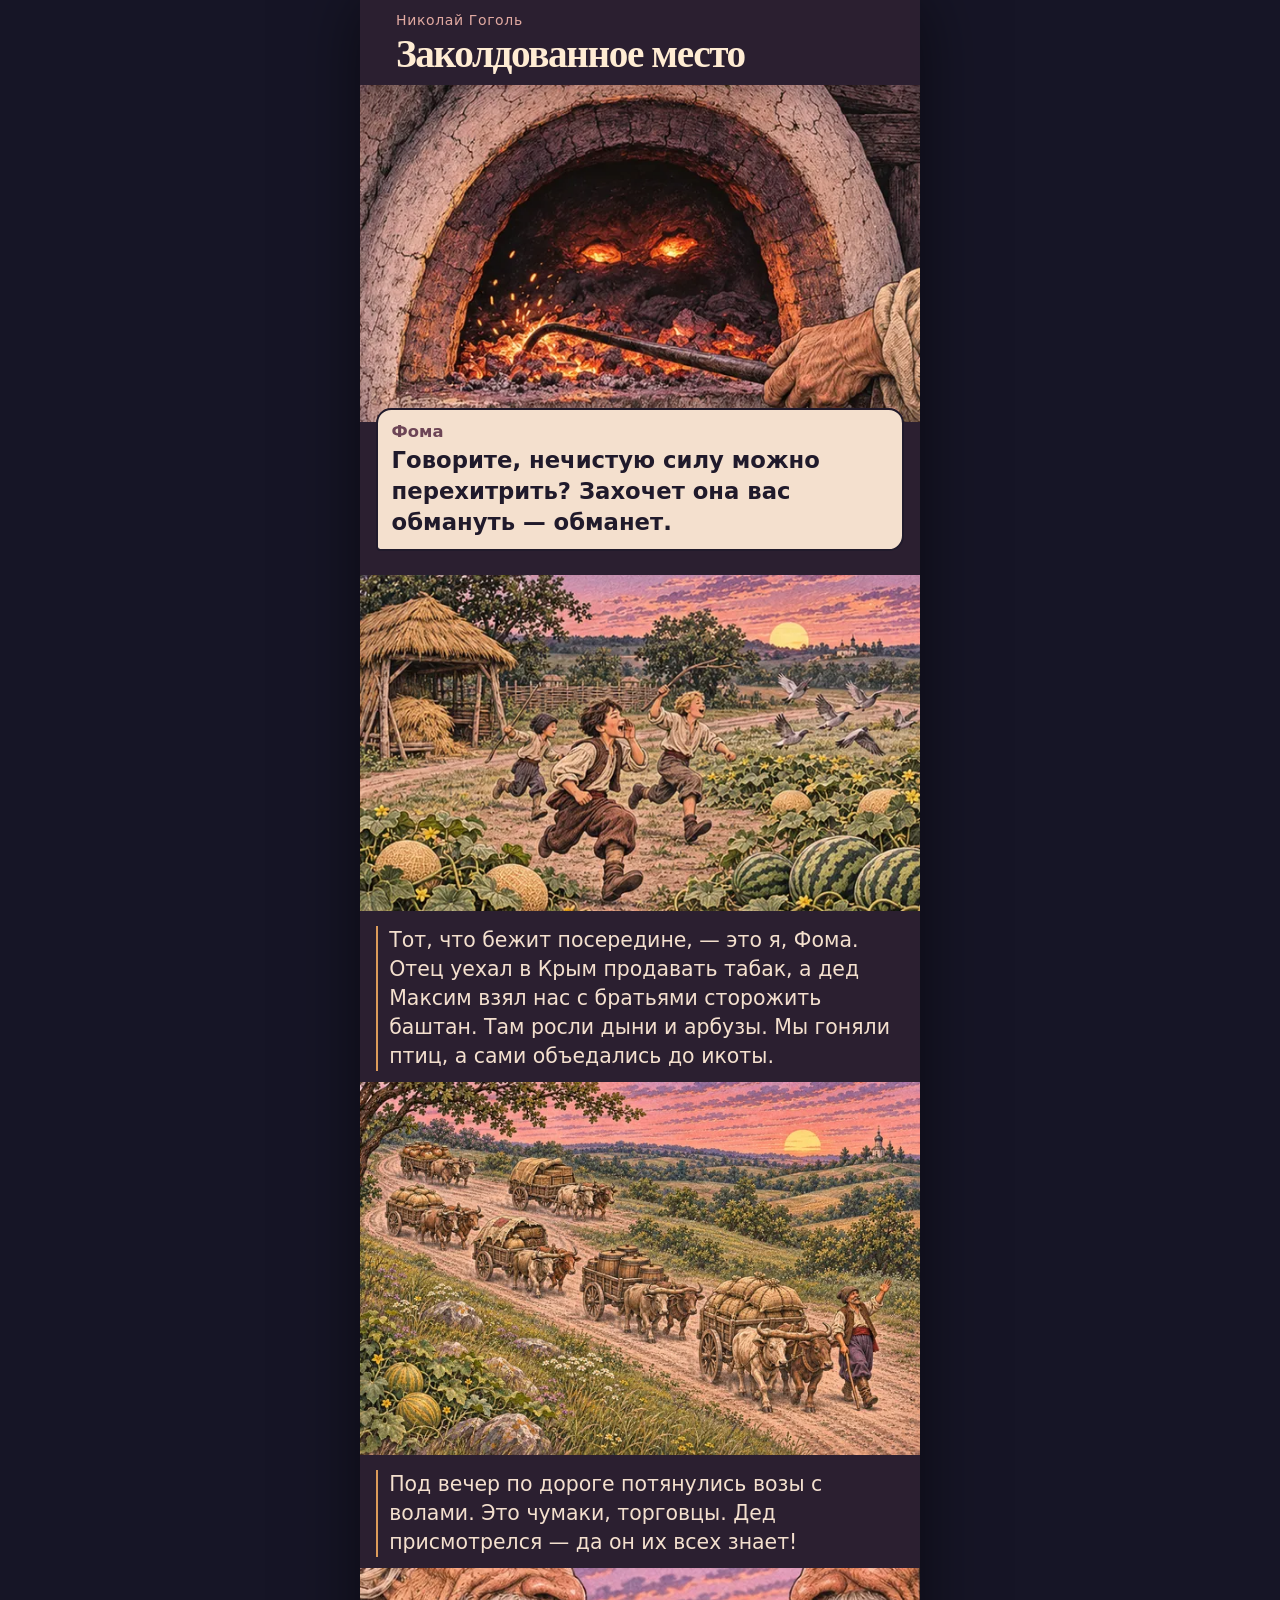
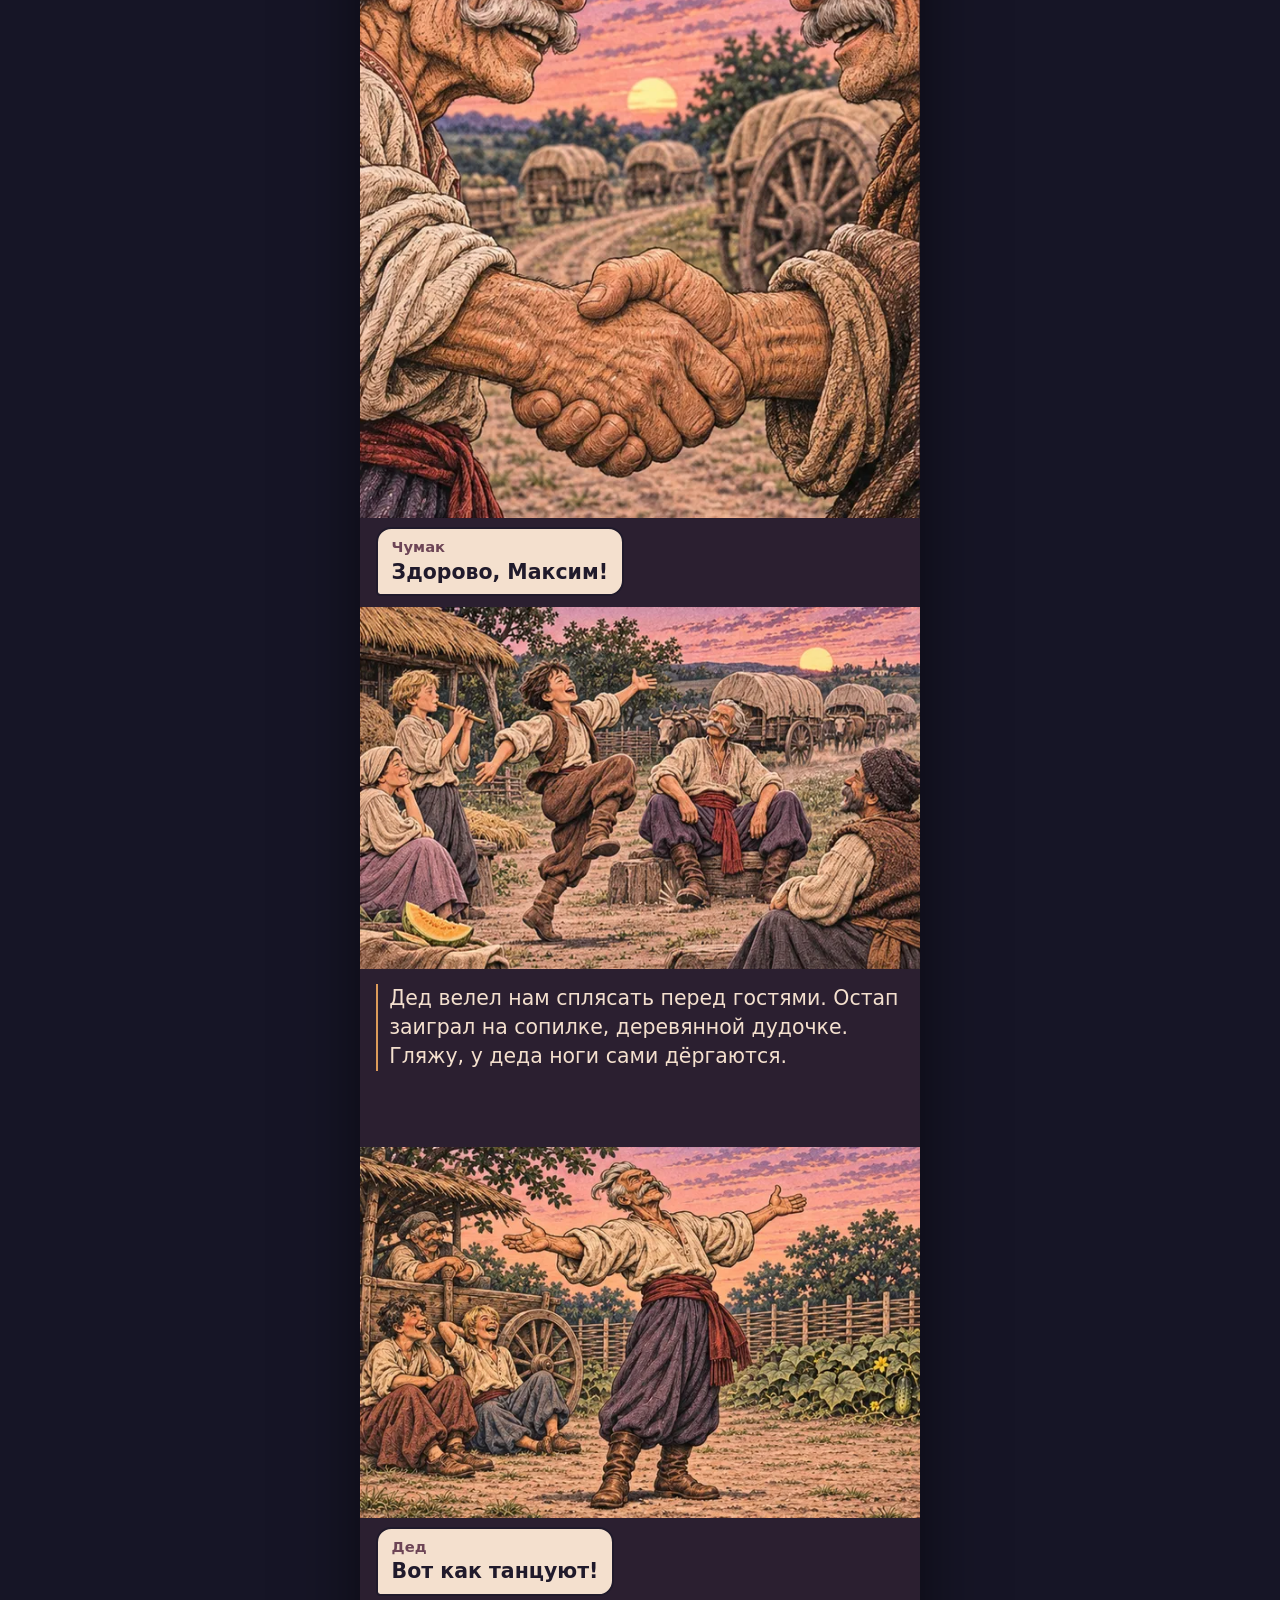
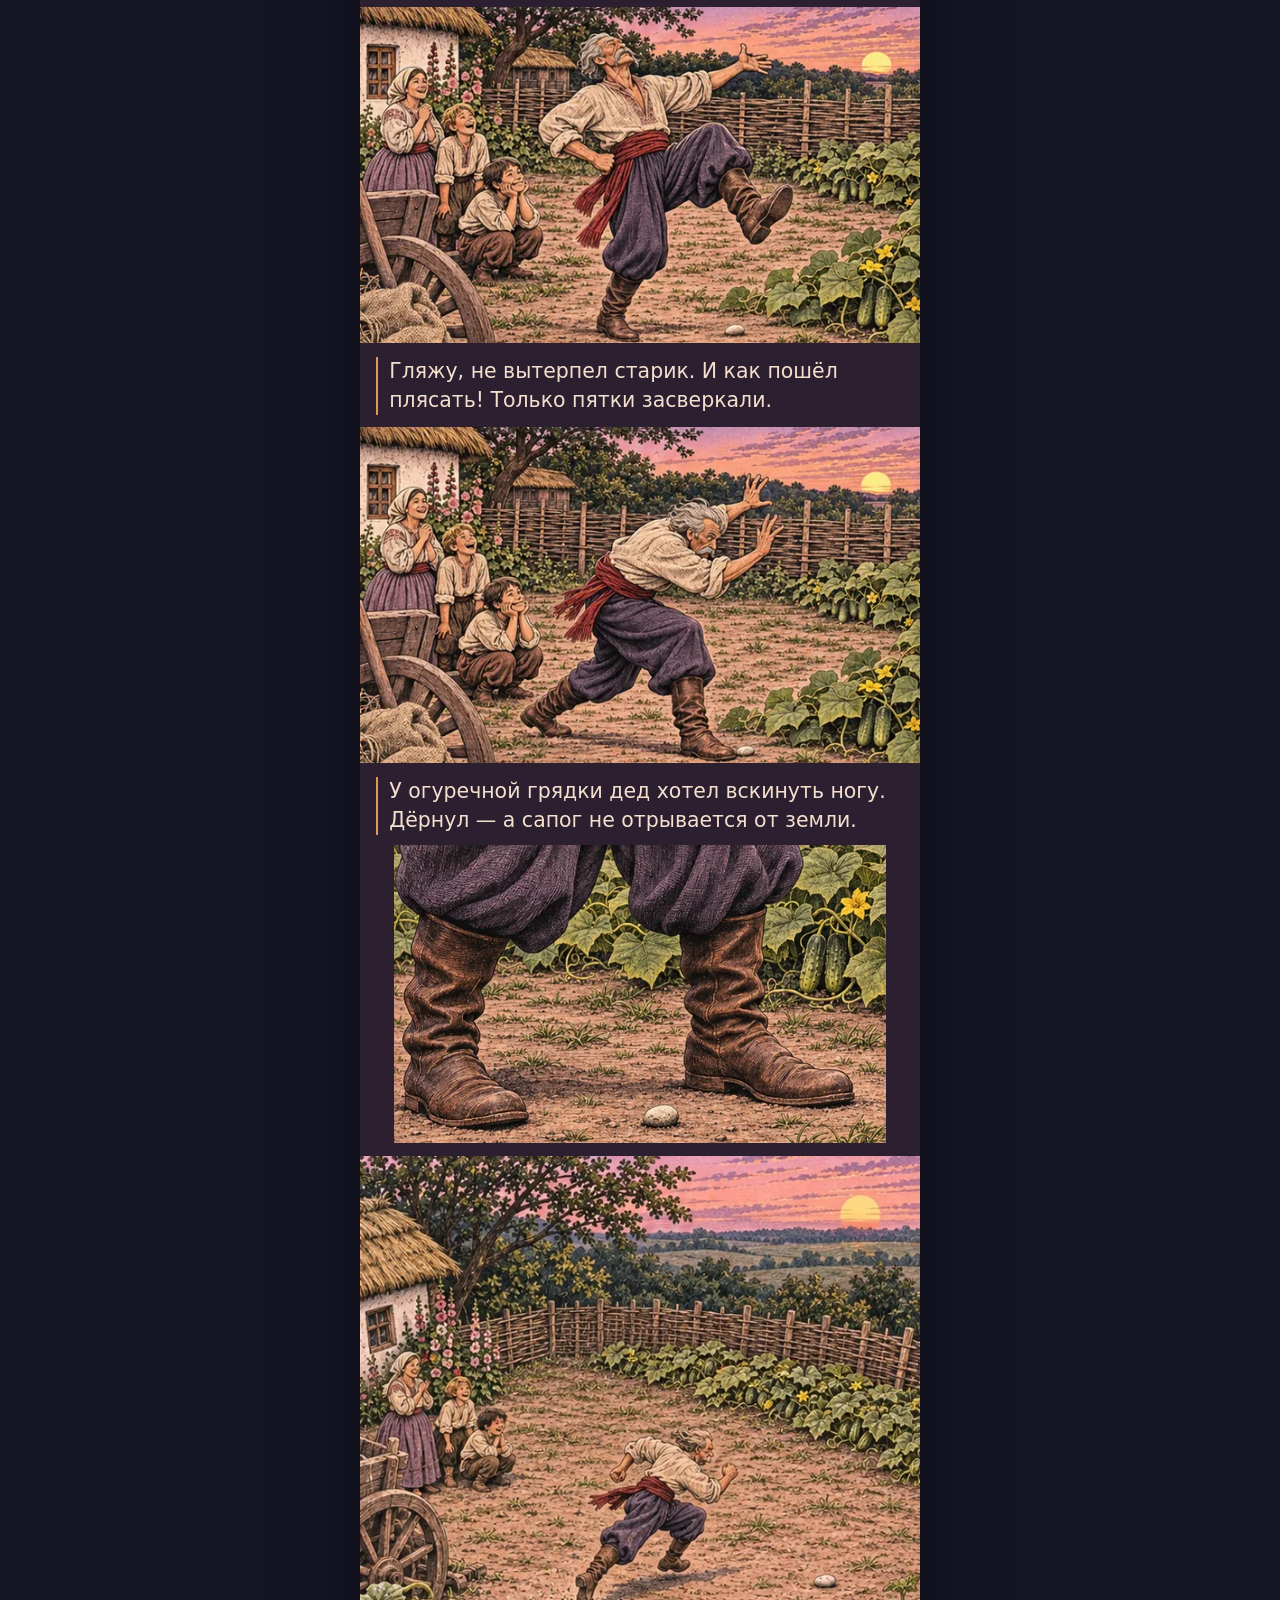
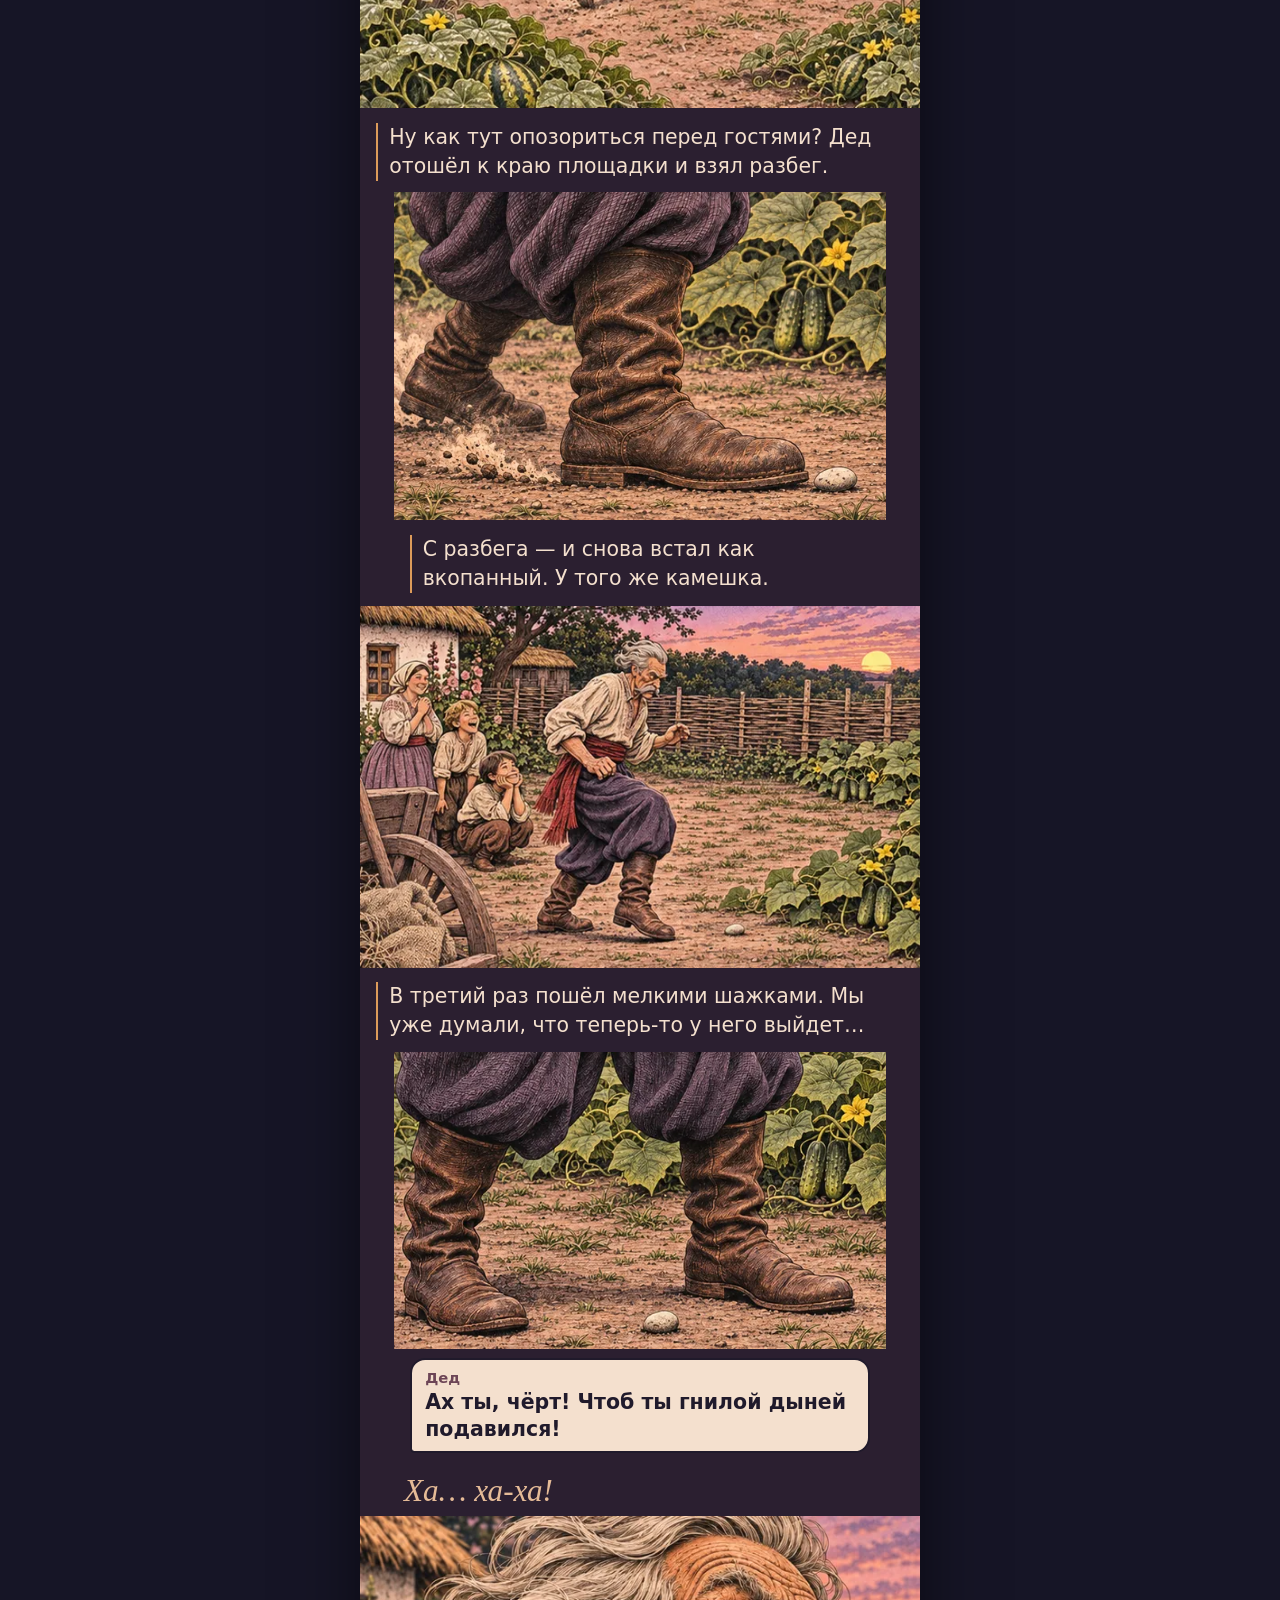
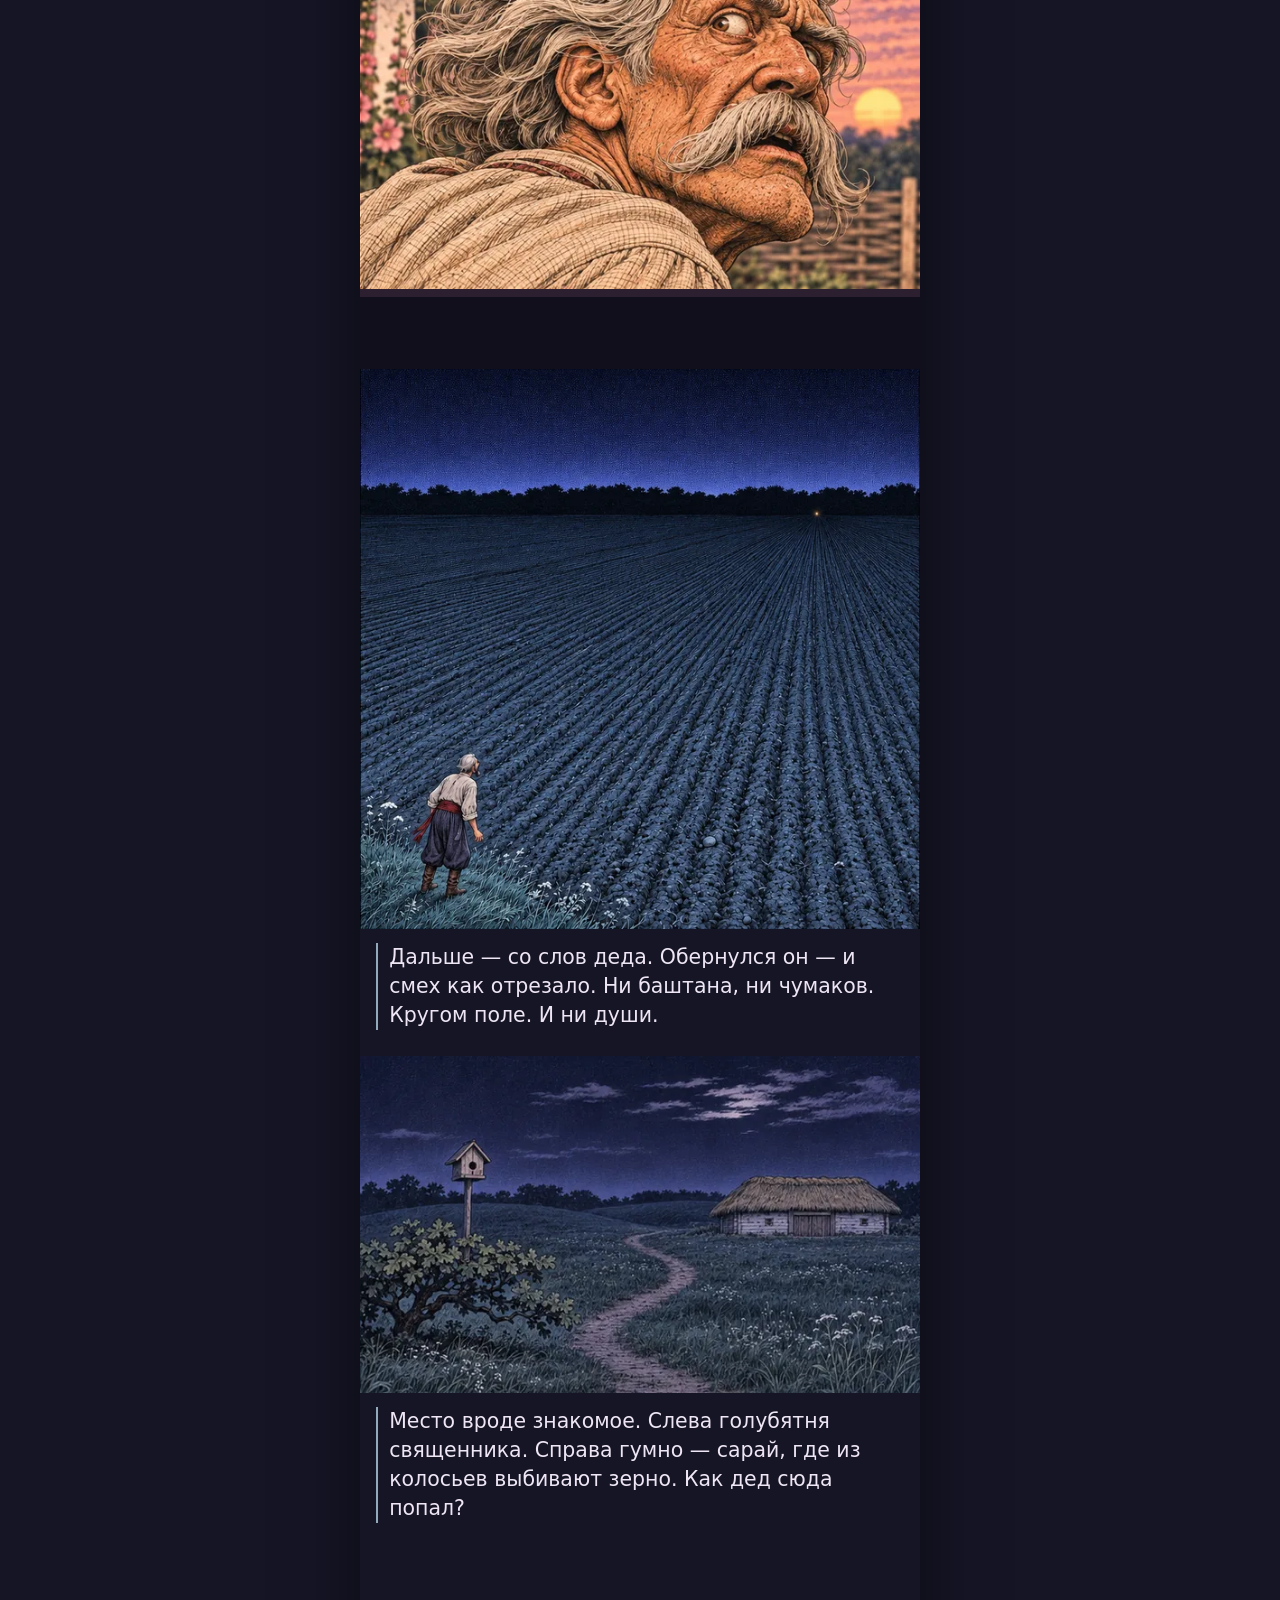
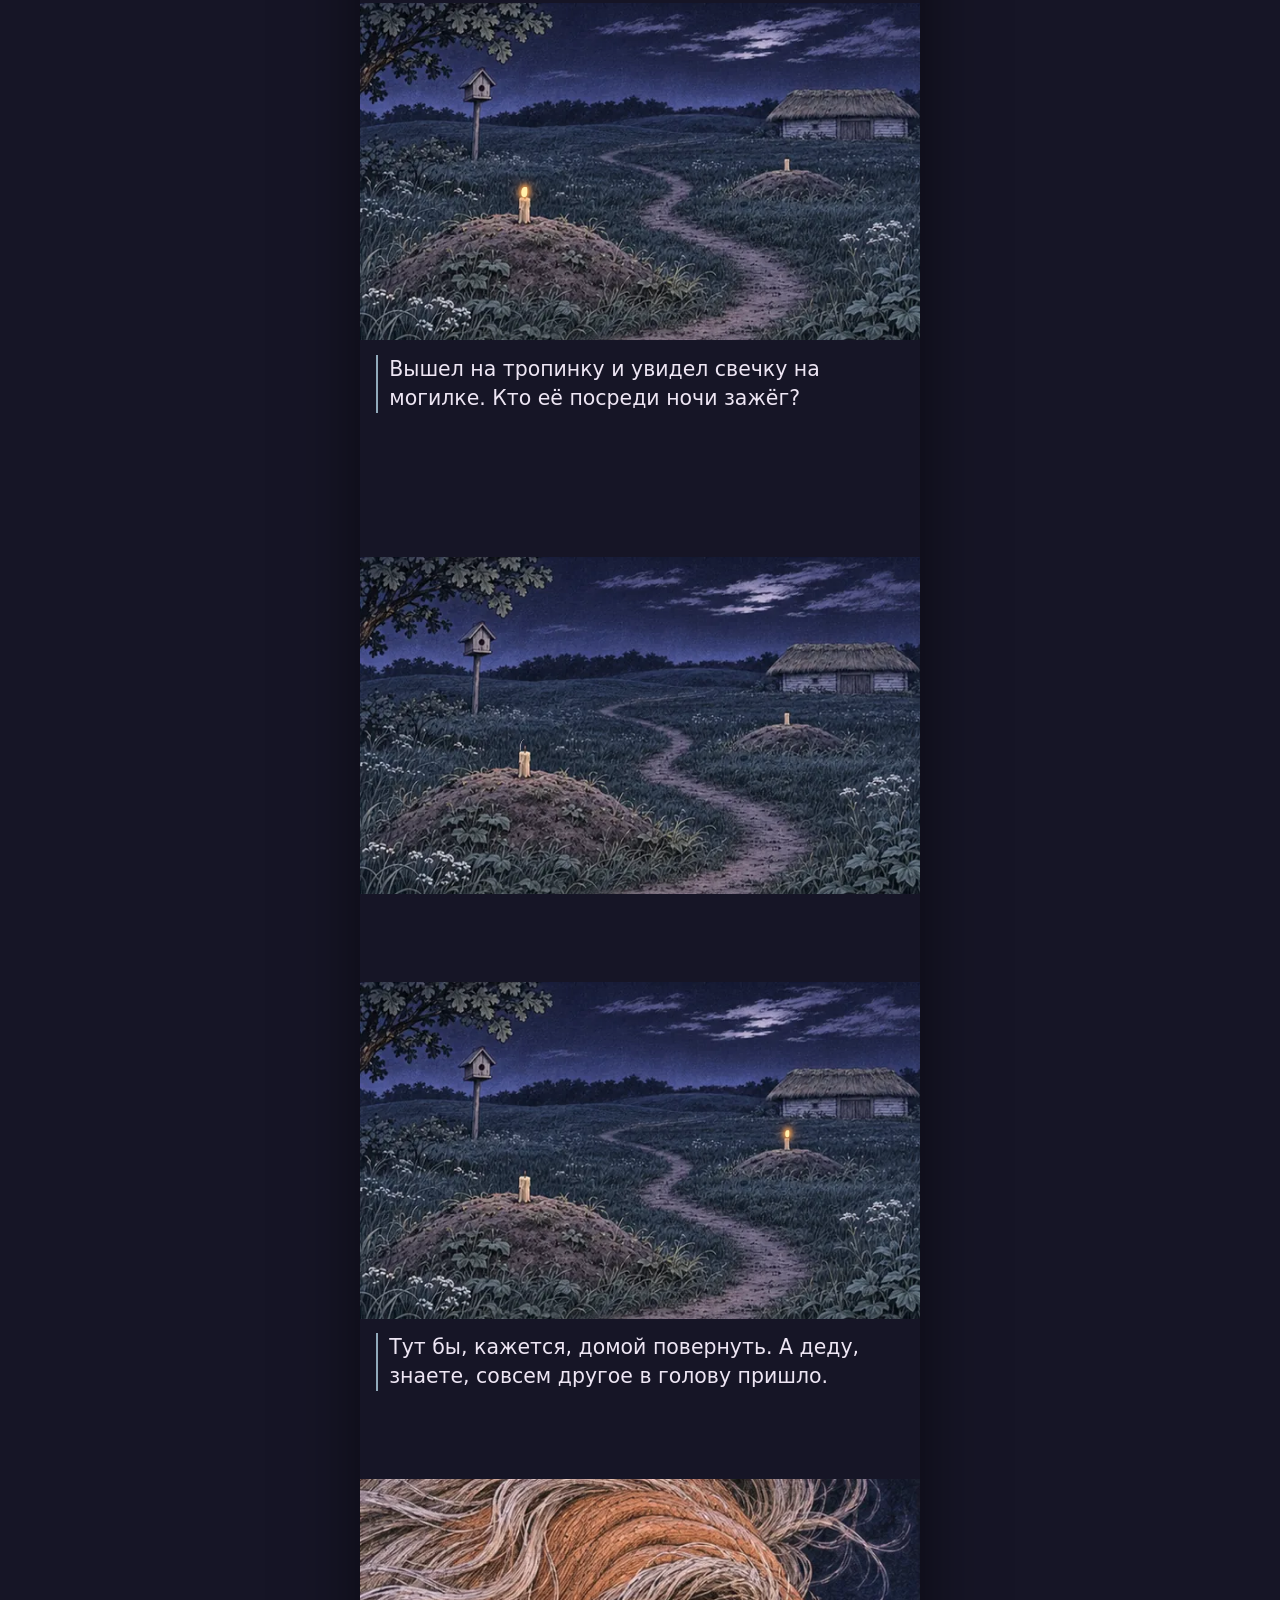
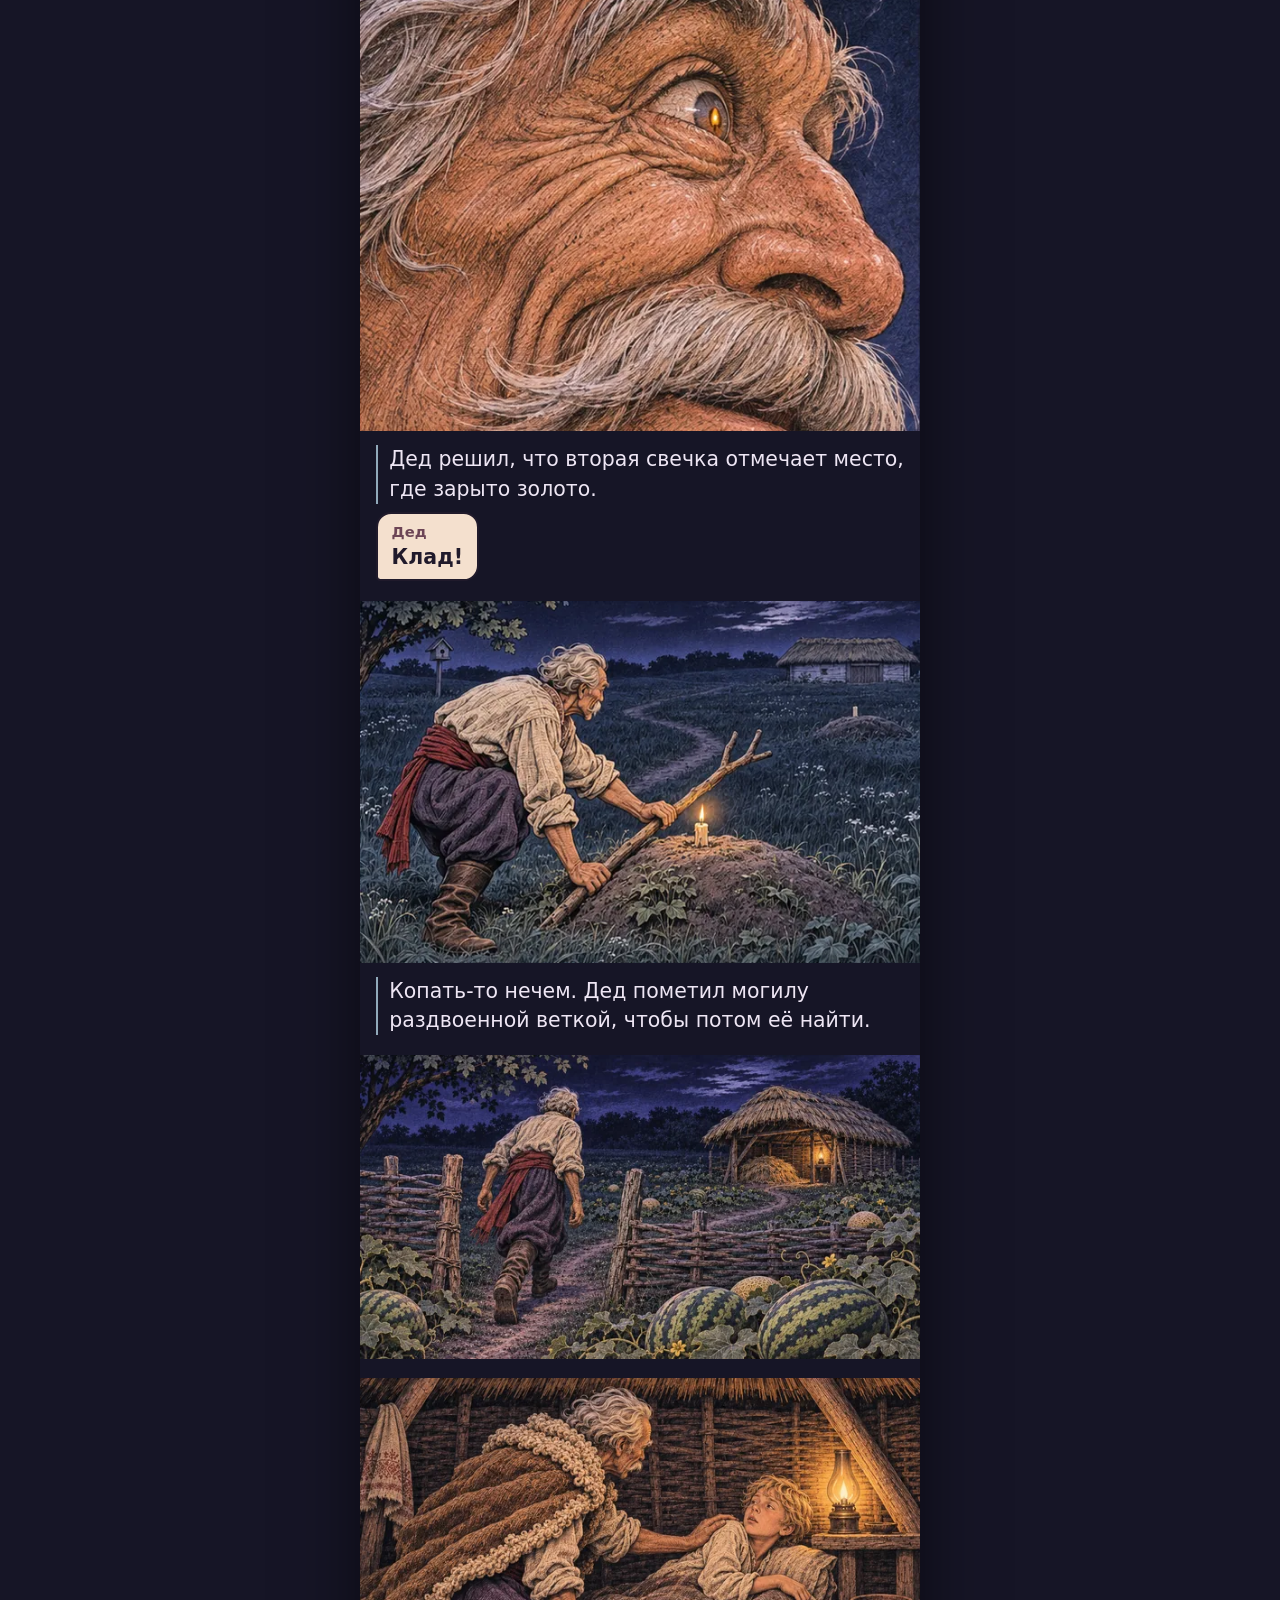
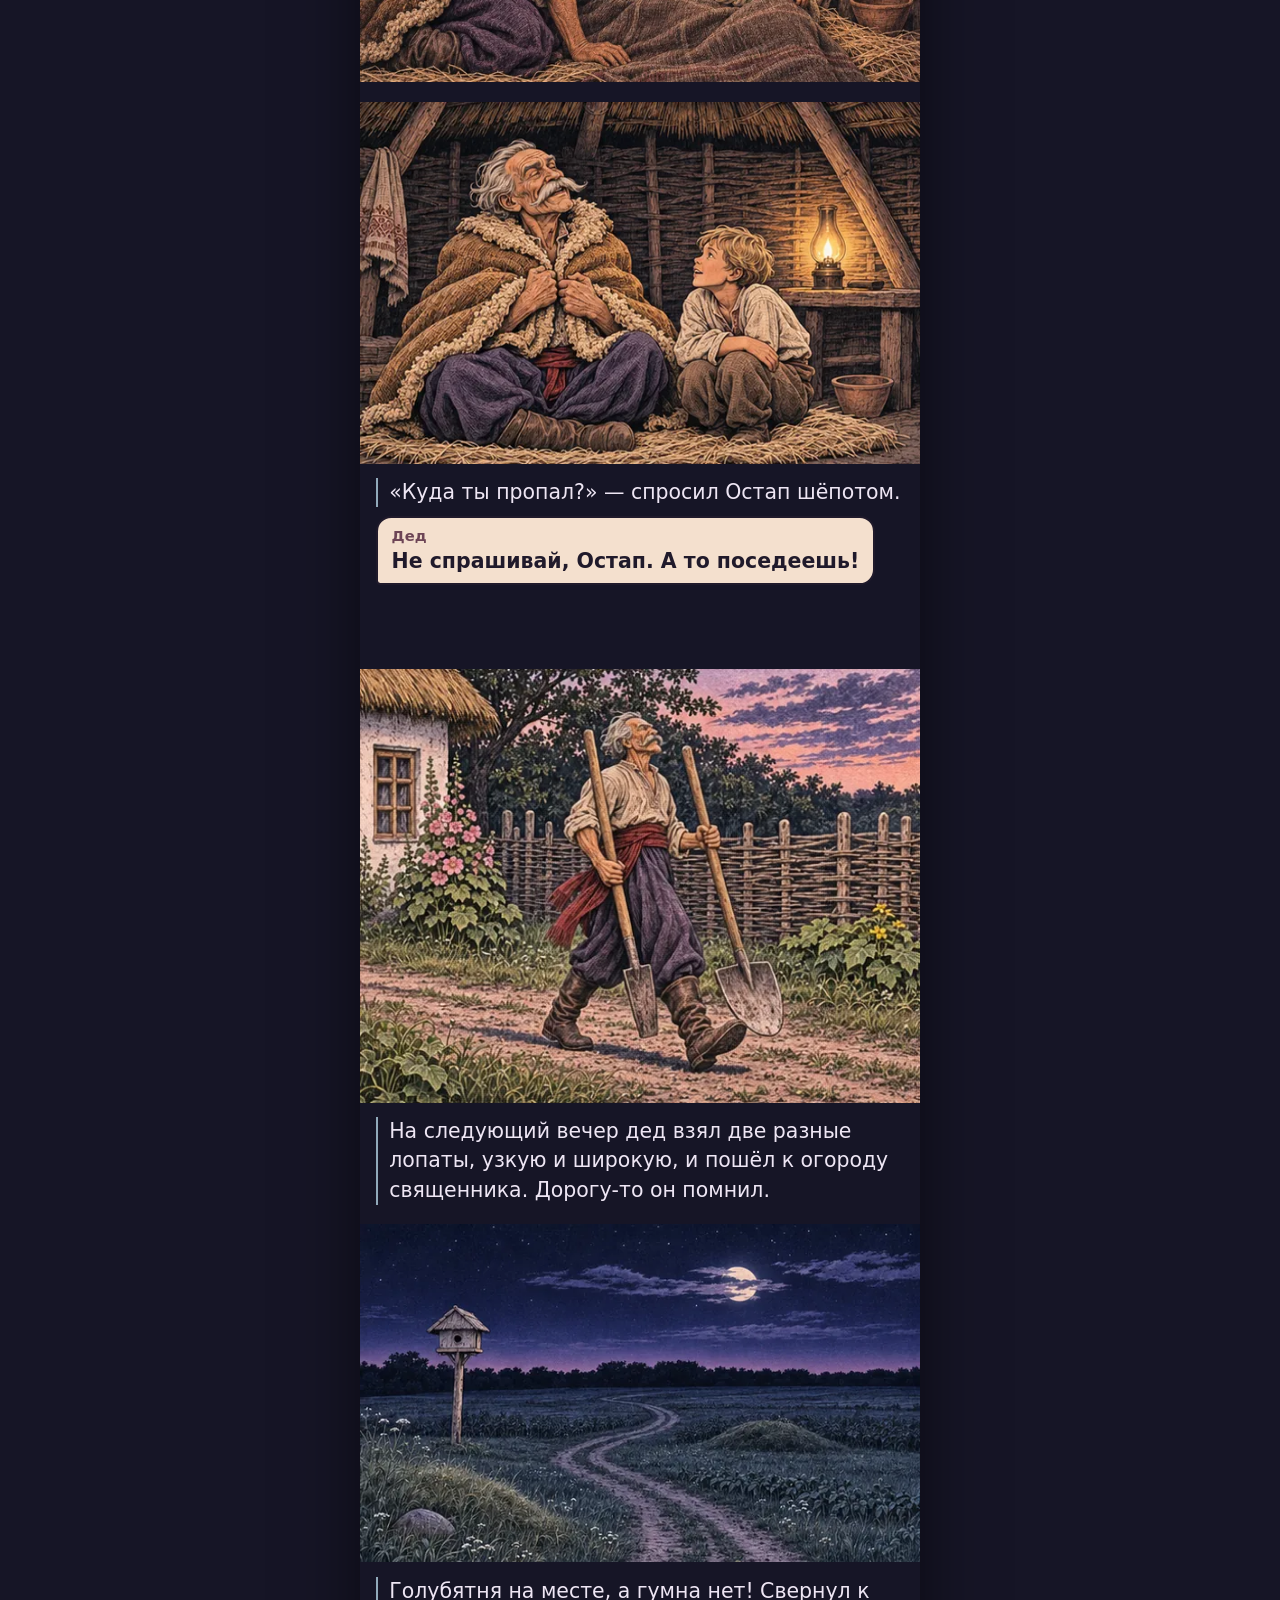
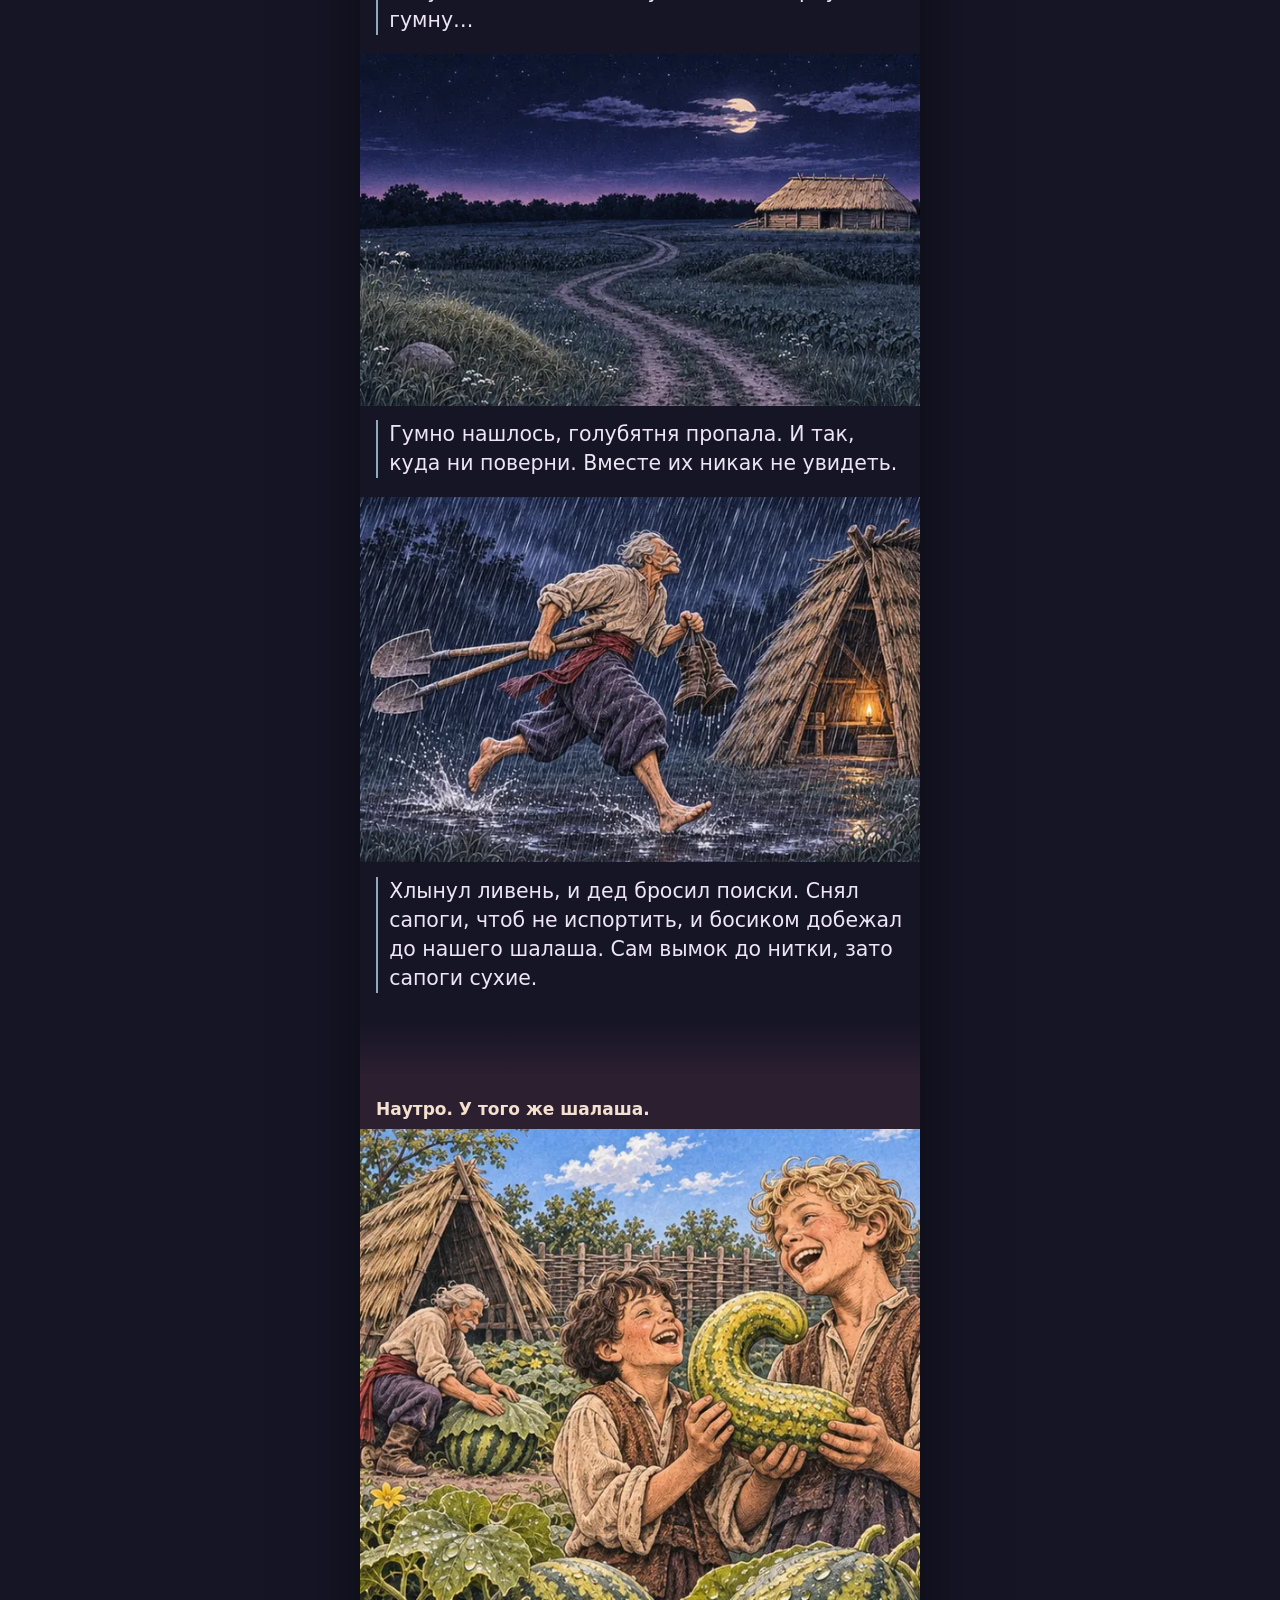
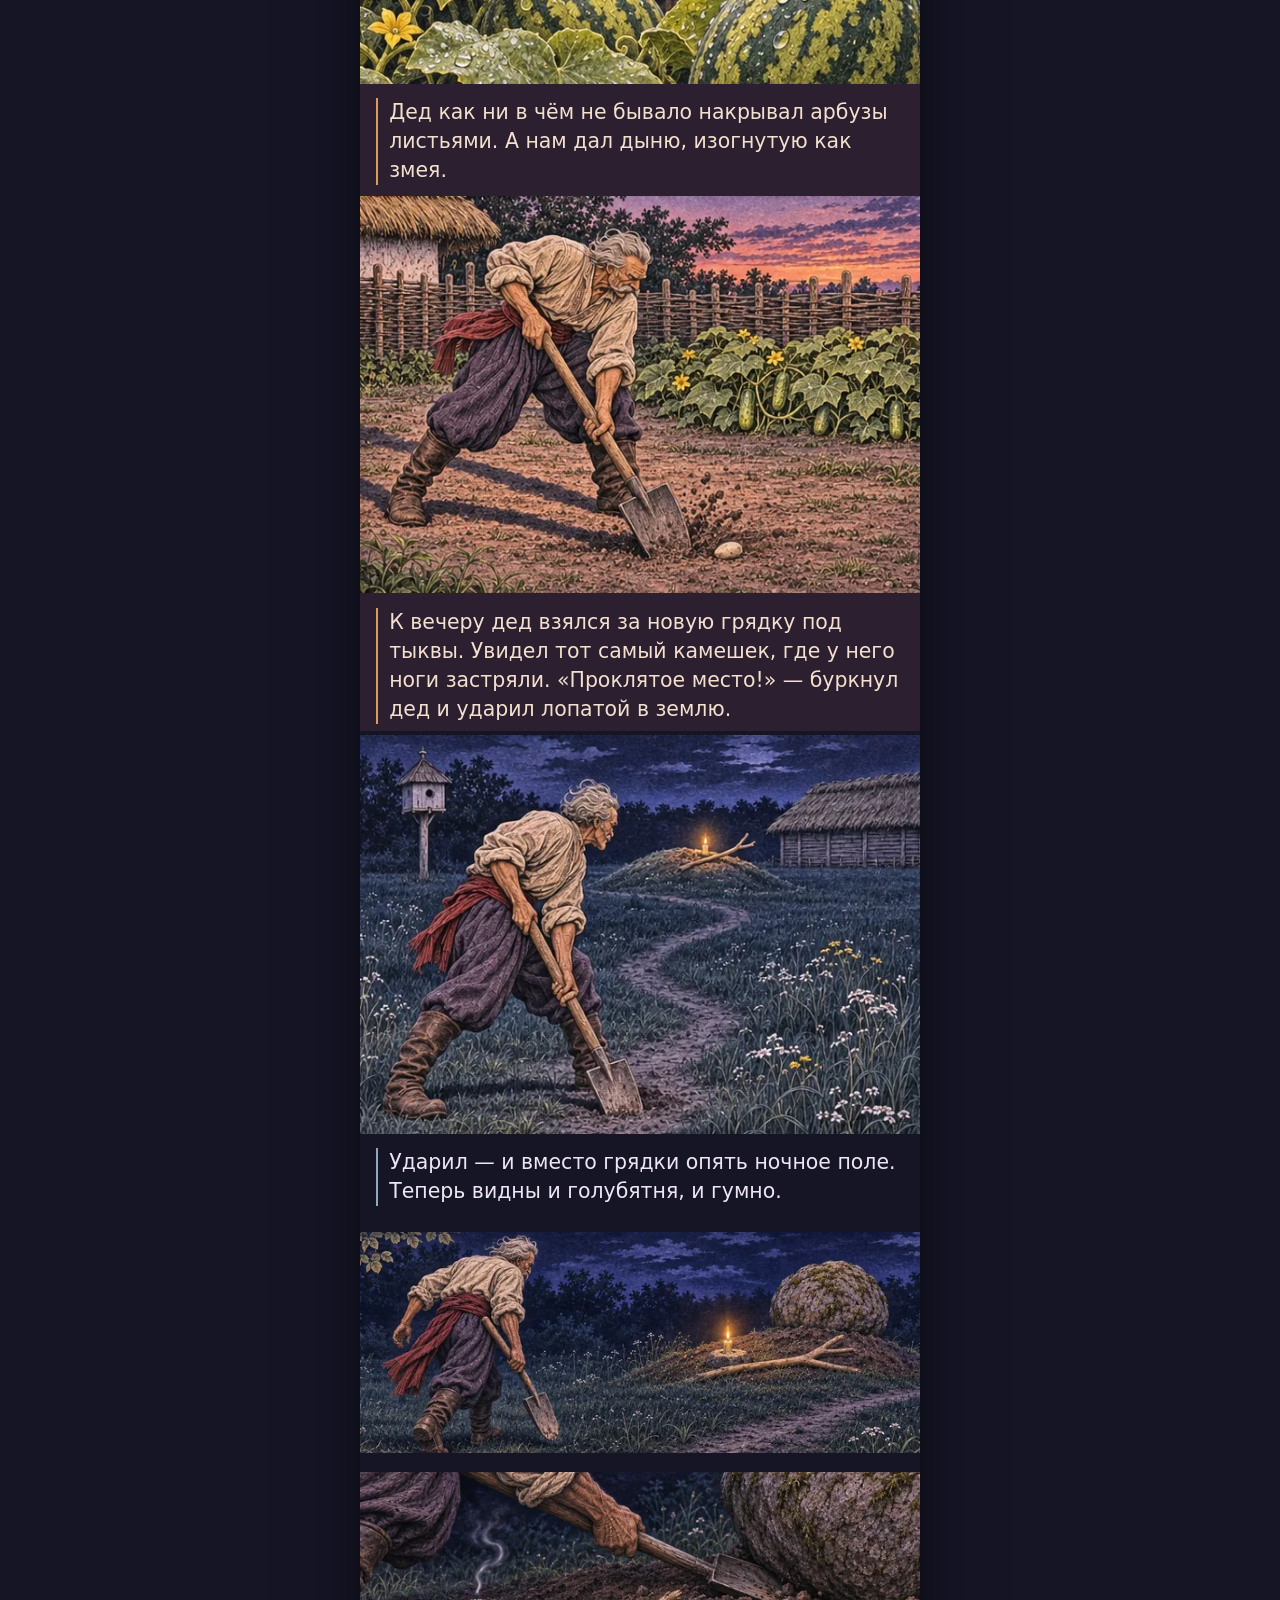
==== gogol-beta-27c2a67572474b29.html @ c5266ae0 "Add complete Gogol webtoon for family reading" ====
<!doctype html>
<html lang="ru">
<head>
  <meta charset="utf-8">
  <meta name="viewport" content="width=device-width, initial-scale=1">
  <meta name="theme-color" content="#0e151d">
  <meta name="robots" content="noindex">
  <title>Заколдованное место — Николай Гоголь</title>
  <style>
:root {
  color-scheme: dark;
  --background: #0e151d;
  --warm: #211811;
  --ink: #211810;
  --paper: #f6e4c9;
  --night-copy: #dce7ee;
  font-family: system-ui, -apple-system, BlinkMacSystemFont, "Segoe UI", sans-serif;
}

*, *::before, *::after { box-sizing: border-box; }
html { background: var(--background); }
body { margin: 0; color: var(--paper); }

.reader {
  max-width: 35rem;
  margin-inline: auto;
}

.masthead {
  padding: 1.15rem clamp(1rem, 5vw, 2.25rem) 1.1rem;
  background: var(--warm);
}

.author {
  margin: 0 0 .35rem;
  color: #dfb685;
  font-size: .875rem;
  letter-spacing: .045em;
}

h1 {
  margin: 0;
  max-width: 17ch;
  color: #ffecd3;
  font: 700 clamp(1.85rem, 8.2vw, 3.05rem)/1.01 Georgia, "Times New Roman", serif;
  letter-spacing: -.035em;
  overflow-wrap: anywhere;
}

.garden { background: var(--warm); }
.field { background: var(--background); }
.panels { display: flow-root; }

.panel {
  position: relative;
  margin: 0 0 clamp(1.25rem, 5vw, 2.25rem);
}

.panel > img {
  display: block;
  width: 100%;
  height: auto;
  background: #111923;
}

.garden .panel > img { background: #37271c; }
.panel.quick { margin-bottom: .7rem; }
.panel.stumble { margin-bottom: .35rem; }
.panel.stop {
  width: 88%;
  margin: .65rem auto .8rem;
}

.line {
  position: relative;
  margin: .65rem 1rem 0;
  width: fit-content;
  max-width: calc(100% - 2rem);
  font-size: clamp(1.125rem, 4.2vw, 1.28rem);
  font-weight: 650;
  line-height: 1.3;
}

.line.speech {
  margin-top: -.9rem;
  padding: .5rem .85rem .55rem;
  border: 2px solid var(--ink);
  border-radius: .95rem .95rem .95rem .26rem;
  background: var(--paper);
  color: var(--ink);
}

.line.narration {
  margin-top: .9rem;
  padding-inline-start: .7rem;
  border-inline-start: 2px solid #dd9b5a;
  font-weight: 520;
  line-height: 1.42;
  max-width: min(42ch, calc(100% - 2rem));
}

.field .line.narration {
  border-color: #91a9ba;
  color: var(--night-copy);
}

.turn { margin-bottom: 0; }
.sound-cue {
  display: flex;
  align-items: center;
  min-height: clamp(4rem, 11vh, 6.5rem);
  margin: 0;
  padding-inline: clamp(1.2rem, 8vw, 2.75rem);
  font-family: Georgia, "Times New Roman", serif;
  font-size: clamp(1.45rem, 5.7vw, 1.95rem);
  font-style: italic;
  color: #e5bb97;
}

.scene-cut {
  height: clamp(4rem, 16vh, 9rem);
  height: clamp(4rem, 16svh, 9rem);
  background: linear-gradient(var(--warm), var(--background) 72%);
}

.field .panel { margin-bottom: clamp(1.8rem, 8vw, 3rem); }
.field .landmarks { margin-bottom: clamp(2rem, 9vh, 5rem); }
.field .flame { margin-bottom: clamp(2.8rem, 16vh, 10rem); }
.field .ending { margin-bottom: 0; }
.ending .line.speech {
  font-family: Georgia, "Times New Roman", serif;
  font-size: clamp(1.7rem, 7vw, 2.4rem);
}

.credits {
  margin: 2.8rem 1rem 0;
  padding: 1.5rem 0 2.8rem;
  border-top: 1px solid #435360;
}

.credits p {
  margin: 0 0 .7rem;
  color: #b0bdc8;
  font-size: .95rem;
  line-height: 1.5;
}

.credits a {
  display: inline-flex;
  align-items: center;
  min-height: 2.75rem;
  color: #f0d2a9;
  text-underline-offset: .2em;
}

.credits a:focus-visible { outline: 2px solid #f0d2a9; outline-offset: 3px; }

.feedback { margin-top: 1.5rem; }

.feedback h2 {
  margin: 0 0 .45rem;
  font-size: 1.125rem;
}

.feedback-links {
  display: flex;
  flex-wrap: wrap;
  column-gap: 1.25rem;
}

@media (min-width: 38rem) {
  .reader { box-shadow: 0 0 4rem #0008; }
  .masthead { padding-top: 1.65rem; padding-bottom: 1.55rem; }
}

@media print {
  .scene-cut { height: 2rem; }
  .panel { break-inside: avoid; }
}

.storyboard {
  --background: #161526;
  --warm: #2b1f30;
  --paper: #f4e0ce;
  --ink: #201a2b;
  --night-copy: #eee6f4;
  background: var(--background);
}

.drawing-library {
  position: absolute;
  width: 0;
  height: 0;
  overflow: hidden;
  pointer-events: none;
}

.storyboard .masthead {
  padding-block: .75rem;
}

.storyboard .author { color: #e2aaa2; }

.storyboard .masthead h1 {
  max-width: none;
  font-size: clamp(1.4rem, 6vw, 2.45rem);
}

.storyboard .panel > svg {
  display: block;
  width: 100%;
  height: auto;
}

.storyboard .panel-number {
  position: absolute;
  inset: .55rem .55rem auto auto;
  z-index: 1;
  padding: .25rem .45rem;
  border: 1px solid #efcfbb8c;
  border-radius: .3rem;
  background: #241b2c;
  color: #f8e4d8;
  font: 650 .75rem/1.2 system-ui, sans-serif;
  font-variant-numeric: tabular-nums;
}

.storyboard .field .panel.quick { margin-bottom: 1.2rem; }
.storyboard .panel.pause { margin-bottom: clamp(2rem, 10svh, 5.5rem); }
.storyboard .panel.turn { margin-bottom: .45rem; }
.storyboard .panel.wide { margin-bottom: 1.6rem; }
.storyboard .panel.ending { margin-bottom: 0; }
.storyboard .panel:last-child:not(.turn) { padding-bottom: .65rem; }
.storyboard .line.speech { margin-top: .55rem; }
.storyboard figcaption .line + .line { margin-top: .55rem; }

.storyboard .opening { margin-bottom: 1.45rem; }

.storyboard .opening > svg {
  max-height: min(58svh, 23rem);
  background: #211b29;
}

.storyboard .opening .line.speech {
  margin: -.85rem auto 0;
  width: calc(100% - 2rem);
  padding: .65rem .85rem .75rem;
  font-size: clamp(1.16rem, 4.9vw, 1.42rem);
  line-height: 1.35;
}

.storyboard .speaker {
  display: block;
  margin-bottom: .15rem;
  font-size: .72em;
  font-weight: 750;
  color: #6d4556;
}

.alpha-label {
  color: #e2b5ae;
  font-size: .75rem;
  margin: .35rem 0 .1rem;
}

.panel-art {
  position: relative;
}

.panel-art img {
  display: block;
  width: 100%;
  height: auto;
}

.opening .panel-art {
  background: #211b29;
}

.opening .panel-art img {
  max-height: min(55svh, 23rem);
  object-fit: contain;
}

.candle-effect {
  position: absolute;
  display: block;
  transform: translate(-50%, -100%);
  pointer-events: none;
}

.candle-effect.flame {
  width: .34rem;
  height: .62rem;
  border-radius: 70% 25% 62% 60%;
  background: #fff0ab;
  box-shadow: 0 0 .32rem .13rem #ffa954, 0 0 .8rem .26rem #ee7f4369;
}

.candle-effect.far {
  width: .22rem;
  height: .42rem;
}

.candle-effect.smoke {
  width: .52rem;
  height: .76rem;
  border-left: 1px solid #d8d2dbad;
  border-radius: 70% 0 0 0;
}

.storyboard .sound-cue {
  min-height: 3.1rem;
  padding-block: .45rem;
}

.storyboard .time-place {
  margin: 1.35rem 1rem .55rem;
  color: var(--paper);
  font-size: 1.0625rem;
  font-weight: 650;
  line-height: 1.3;
}

.story-cut { height: clamp(1.7rem, 6svh, 3.5rem); }
.story-cut.garden-to-garden { background: var(--warm); }
.story-cut.garden-to-field { background: linear-gradient(var(--warm), var(--background)); }
.story-cut.field-to-garden { background: linear-gradient(var(--background), var(--warm)); }
.story-cut.reveal { height: clamp(.25rem, 2svh, 1.2rem); }
.story-cut.silence {
  height: clamp(2.6rem, 9svh, 4.5rem);
  background: #110f1b;
}
.story-cut.impact {
  height: .25rem;
  background: var(--background);
}

@media print {
  .storyboard .panel.pause { margin-bottom: 1rem; }
}


</style>
</head>
<body class="storyboard">
  <main class="reader">
    <header class="masthead">
      <p class="author">Николай Гоголь</p>
      <h1>Заколдованное место</h1>
    </header>
    
<section class="panels garden" aria-label="Быль Фомы">
<figure class="panel opening"><div class="panel-art"><img src="[data-uri]" width="620" height="373" alt="Кочерга шевелит угли в тёмном проёме печи. Два уголька светятся так, что похожи на глядящие из темноты глаза." fetchpriority="high"></div><figcaption><p class="line speech"><strong class="speaker">Фома</strong> Говорите, нечистую силу можно перехитрить? Захочет она вас обмануть — обманет.</p></figcaption></figure>
<figure class="panel quick"><div class="panel-art"><img src="[data-uri]" width="620" height="373" alt="Фома бежит посередине, ближе всех к зрителю. Вместе с двумя братьями он сгоняет птиц с баштана, где растут дыни и арбузы." loading="lazy" decoding="async"></div><figcaption><p class="line narration">Тот, что бежит посередине, — это я, Фома. Отец уехал в Крым продавать табак, а дед Максим взял нас с братьями сторожить баштан. Там росли дыни и арбузы. Мы гоняли птиц, а сами объедались до икоты.</p></figcaption></figure>
<figure class="panel quick"><div class="panel-art"><img src="[data-uri]" width="620" height="413" alt="По извилистой дороге тянутся возы с волами. У ближайшей упряжки машет рукой усатый чумак." loading="lazy" decoding="async"></div><figcaption><p class="line narration">Под вечер по дороге потянулись возы с волами. Это чумаки, торговцы. Дед присмотрелся — да он их всех знает!</p></figcaption></figure>
<figure class="panel quick"><div class="panel-art"><img src="[data-uri]" width="620" height="609" alt="Максим крепко жмёт руку знакомому усатому чумаку." loading="lazy" decoding="async"></div><figcaption><p class="line speech"><strong class="speaker">Чумак</strong> Здорово, Максим!</p></figcaption></figure>
<figure class="panel quick"><div class="panel-art"><img src="[data-uri]" width="620" height="401" alt="Фома пляшет под сопилку Остапа. У сидящего Максима нетерпеливо дёргается каблук." loading="lazy" decoding="async"></div><figcaption><p class="line narration">Дед велел нам сплясать перед гостями. Остап заиграл на сопилке, деревянной дудочке. Гляжу, у деда ноги сами дёргаются.</p></figcaption></figure>
</section>
<div class="story-cut garden-to-garden" aria-hidden="true"></div>
<section class="panels garden" aria-label="Пляска у огуречной грядки">
<figure class="panel quick"><div class="panel-art"><img src="[data-uri]" width="620" height="411" alt="Максим встаёт перед чумаками, разводит руки и стучит каблуками. Оба сапога ещё на земле." loading="lazy" decoding="async"></div><figcaption><p class="line speech"><strong class="speaker">Дед</strong> Вот как танцуют!</p></figcaption></figure>
<figure class="panel quick"><div class="panel-art"><img src="[data-uri]" width="620" height="372" alt="Максим высоко вскидывает сапог. Чумак поднимает руку, Фома и Остап следят за пляской." loading="lazy" decoding="async"></div><figcaption><p class="line narration">Гляжу, не вытерпел старик. И как пошёл плясать! Только пятки засверкали.</p></figcaption></figure>
<figure class="panel stumble"><div class="panel-art"><img src="[data-uri]" width="620" height="372" alt="У светлого камешка возле грядки сапог замер, а корпус деда по инерции летит вперёд." loading="lazy" decoding="async"></div><figcaption><p class="line narration">У огуречной грядки дед хотел вскинуть ногу. Дёрнул — а сапог не отрывается от земли.</p></figcaption></figure>
<figure class="panel stop"><div class="panel-art"><img src="[data-uri]" width="620" height="374" alt="Два неподвижных сапога стоят по обе стороны светлого камешка." loading="lazy" decoding="async"></div></figure>
<figure class="panel quick"><div class="panel-art"><img src="[data-uri]" width="620" height="612" alt="Максим разбегается по двору к светлому камешку возле огуречной грядки." loading="lazy" decoding="async"></div><figcaption><p class="line narration">Ну как тут опозориться перед гостями? Дед отошёл к краю площадки и взял разбег.</p></figcaption></figure>
<figure class="panel stop"><div class="panel-art"><img src="[data-uri]" width="620" height="413" alt="Те же сапоги снова застыли у того же камешка." loading="lazy" decoding="async"></div><figcaption><p class="line narration">С разбега — и снова встал как вкопанный. У того же камешка.</p></figcaption></figure>
<figure class="panel quick"><div class="panel-art"><img src="[data-uri]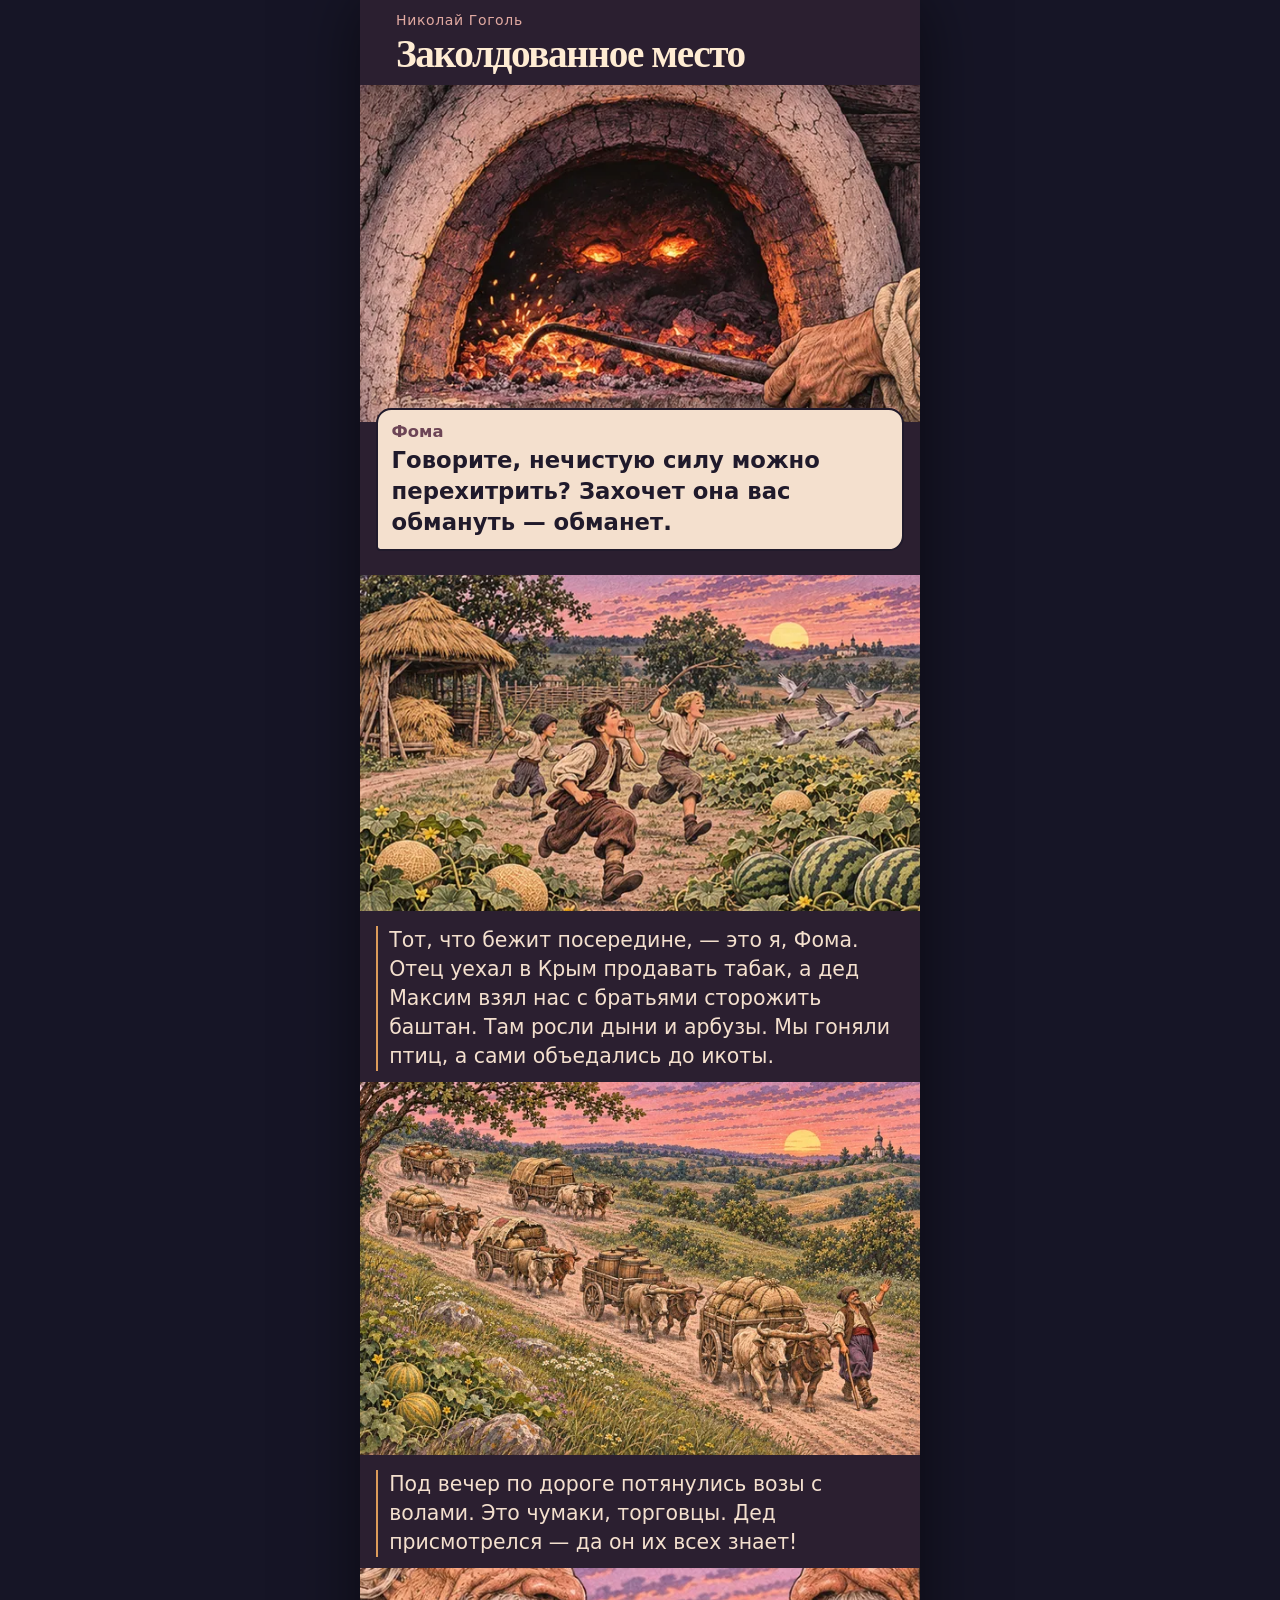
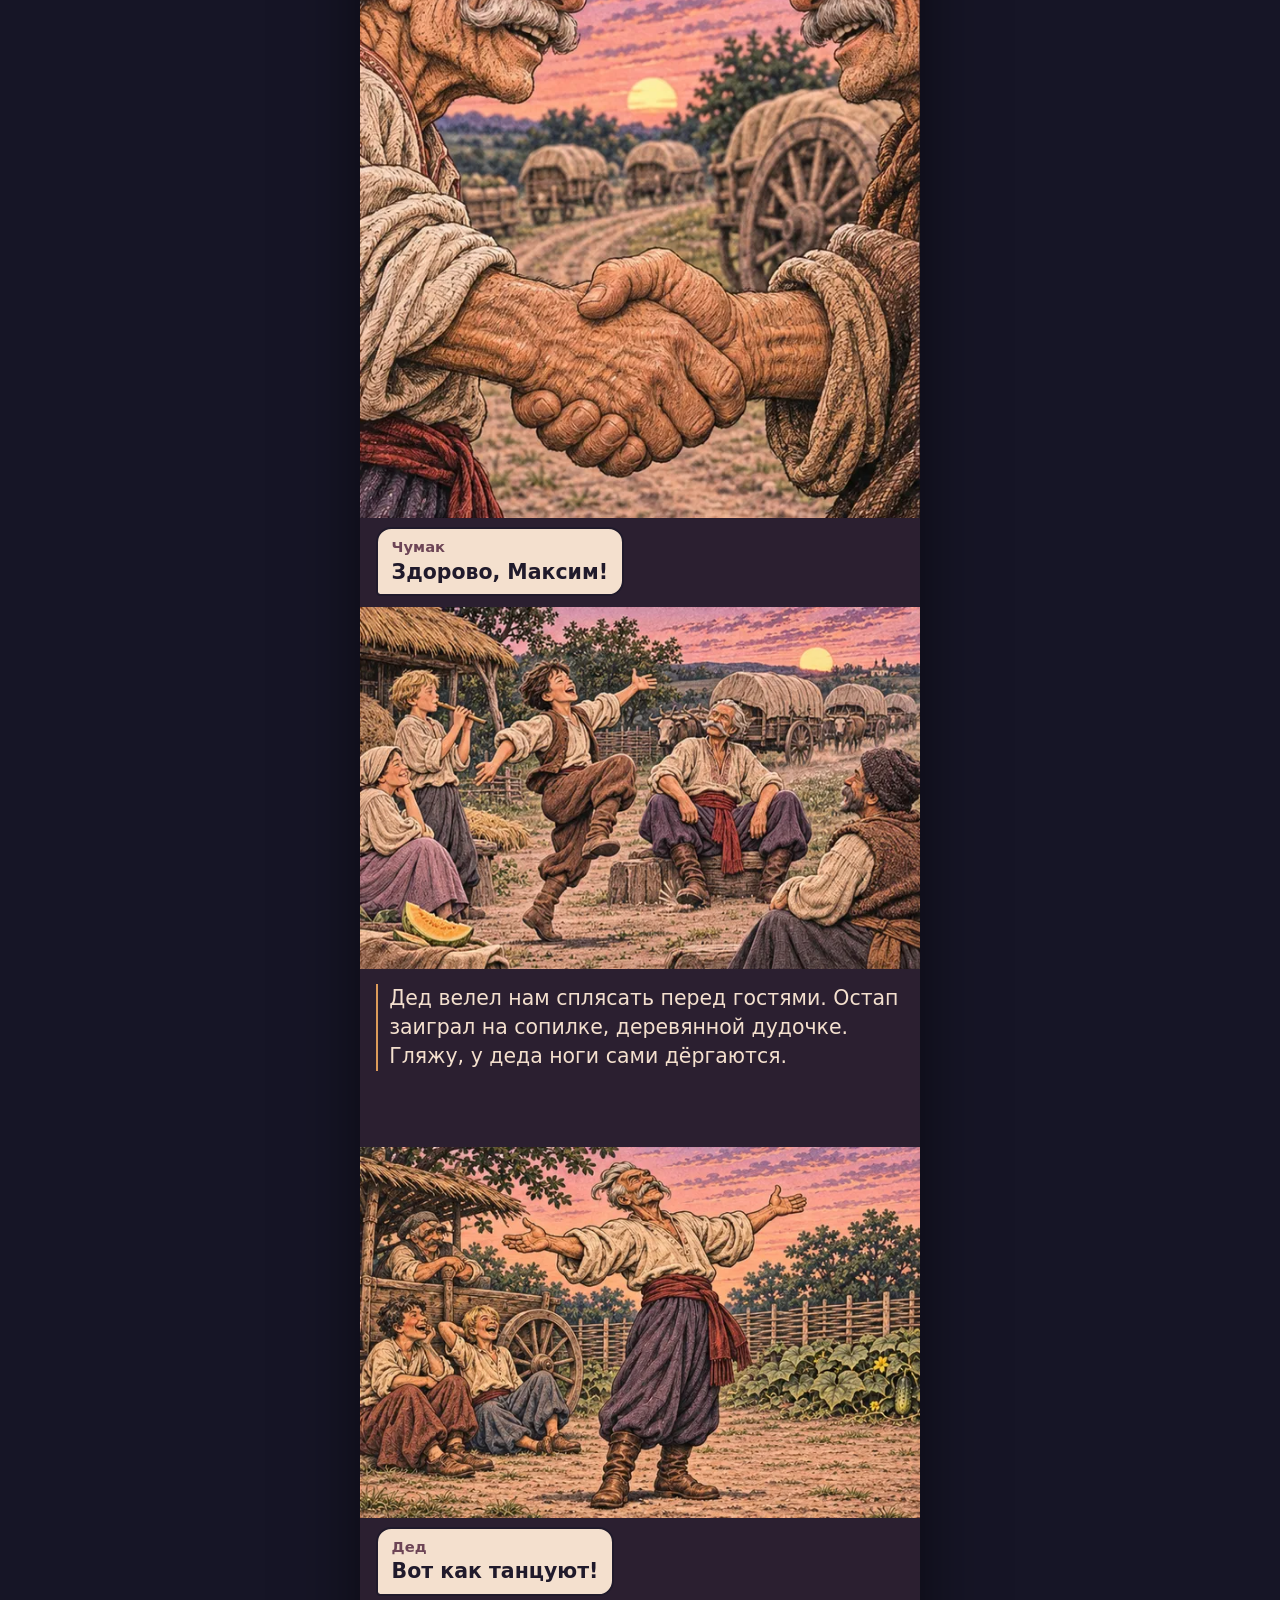
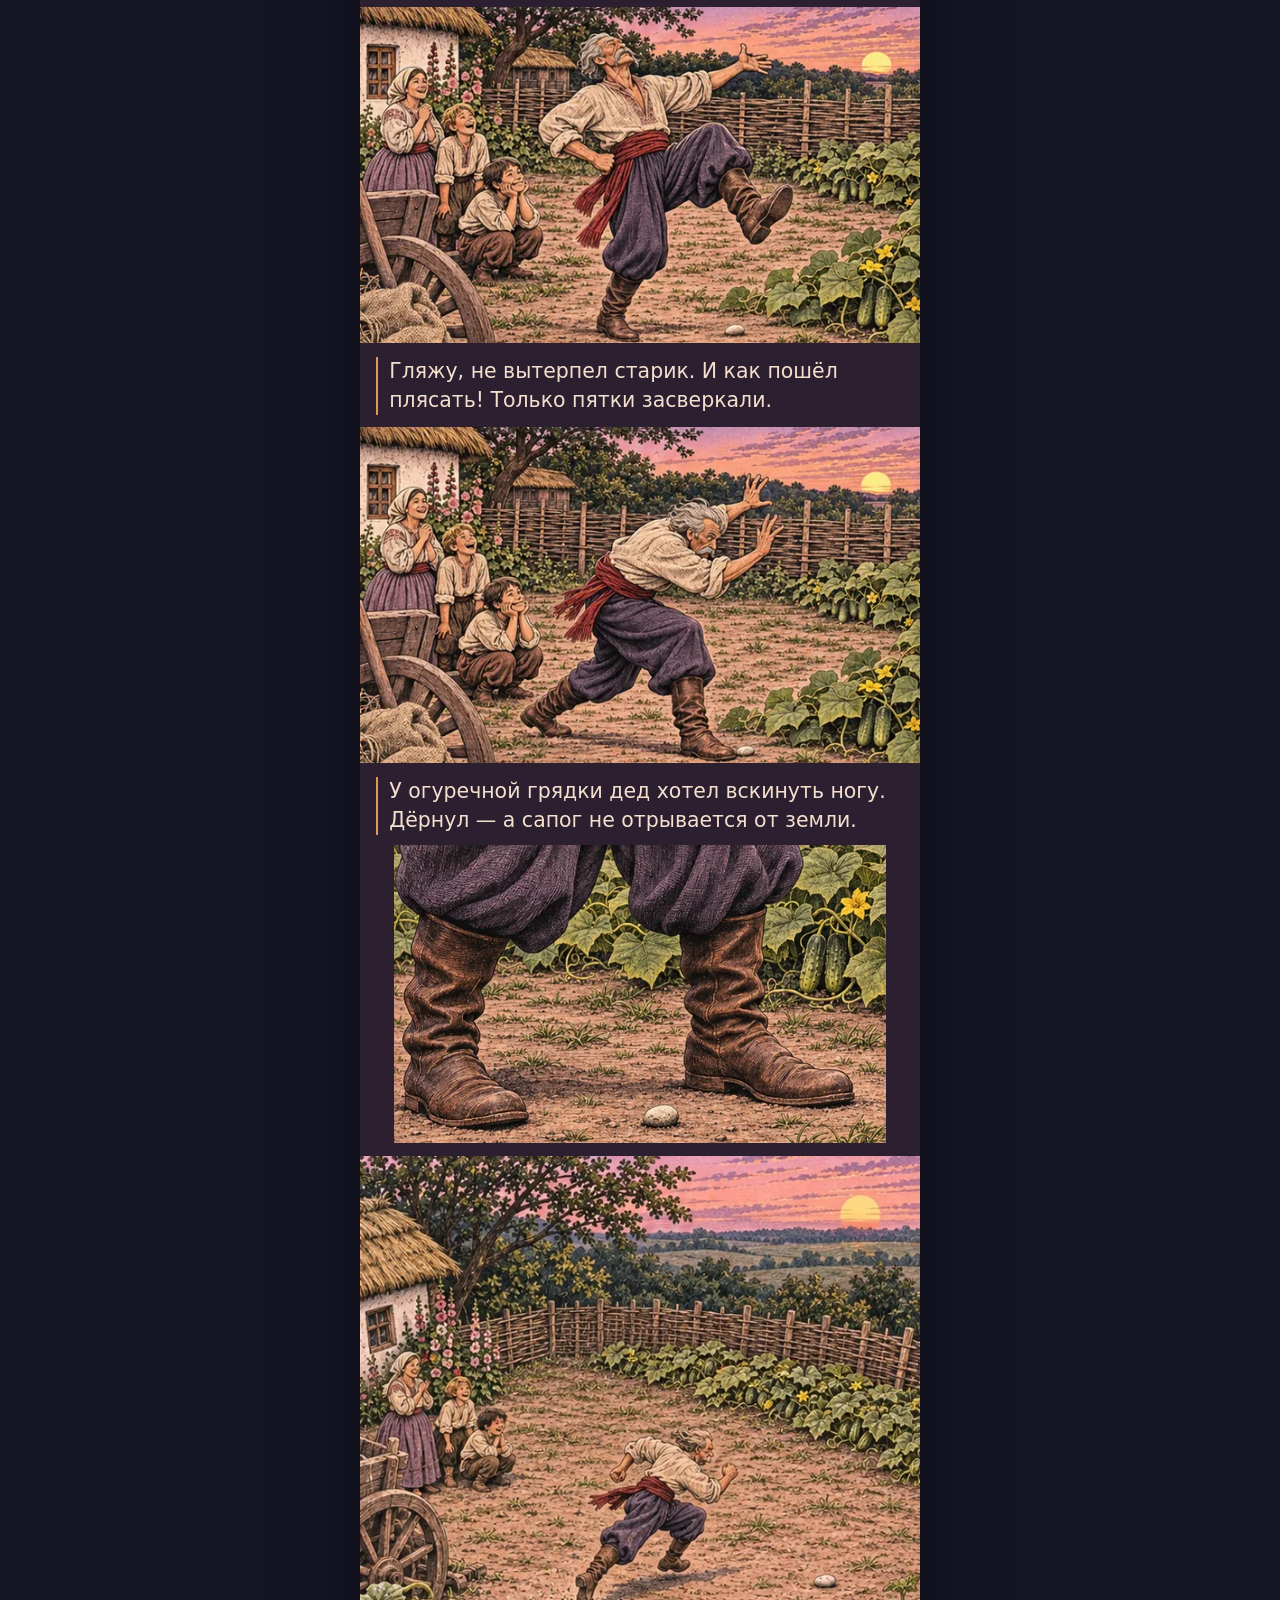
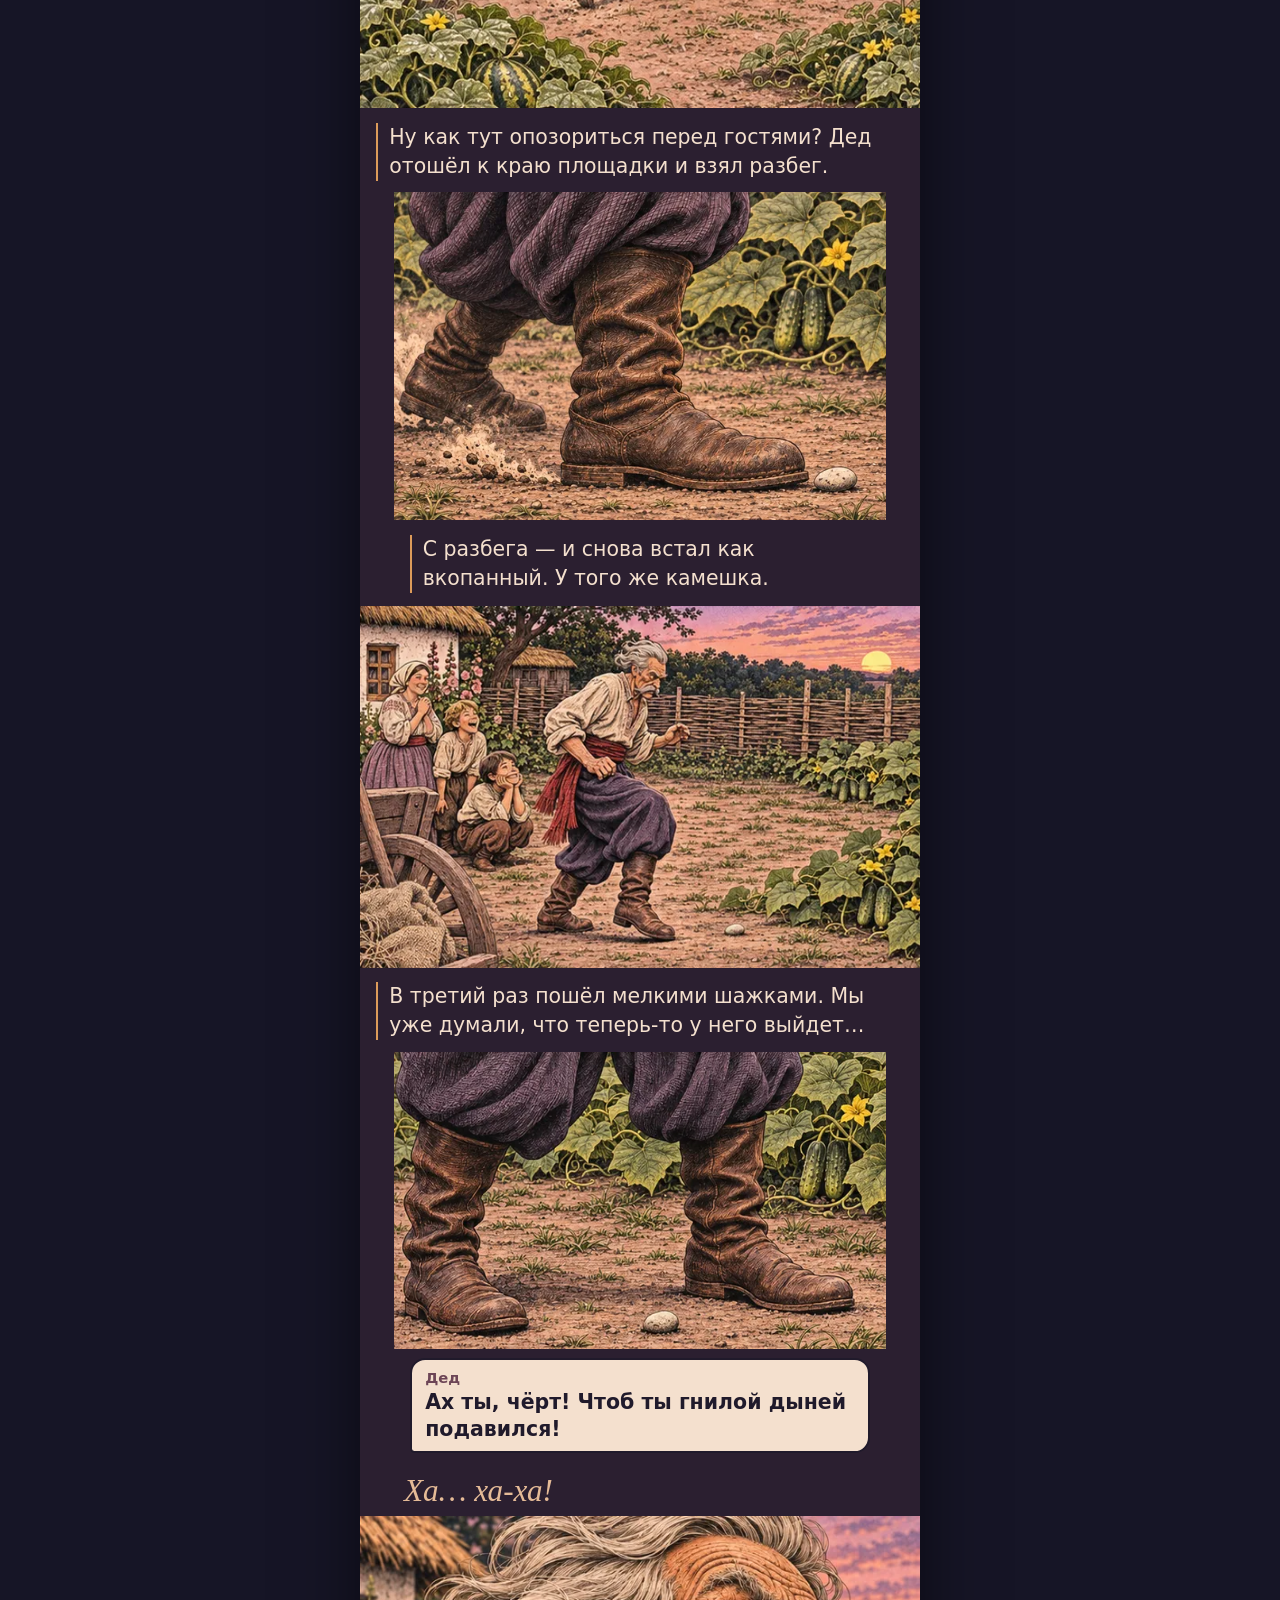
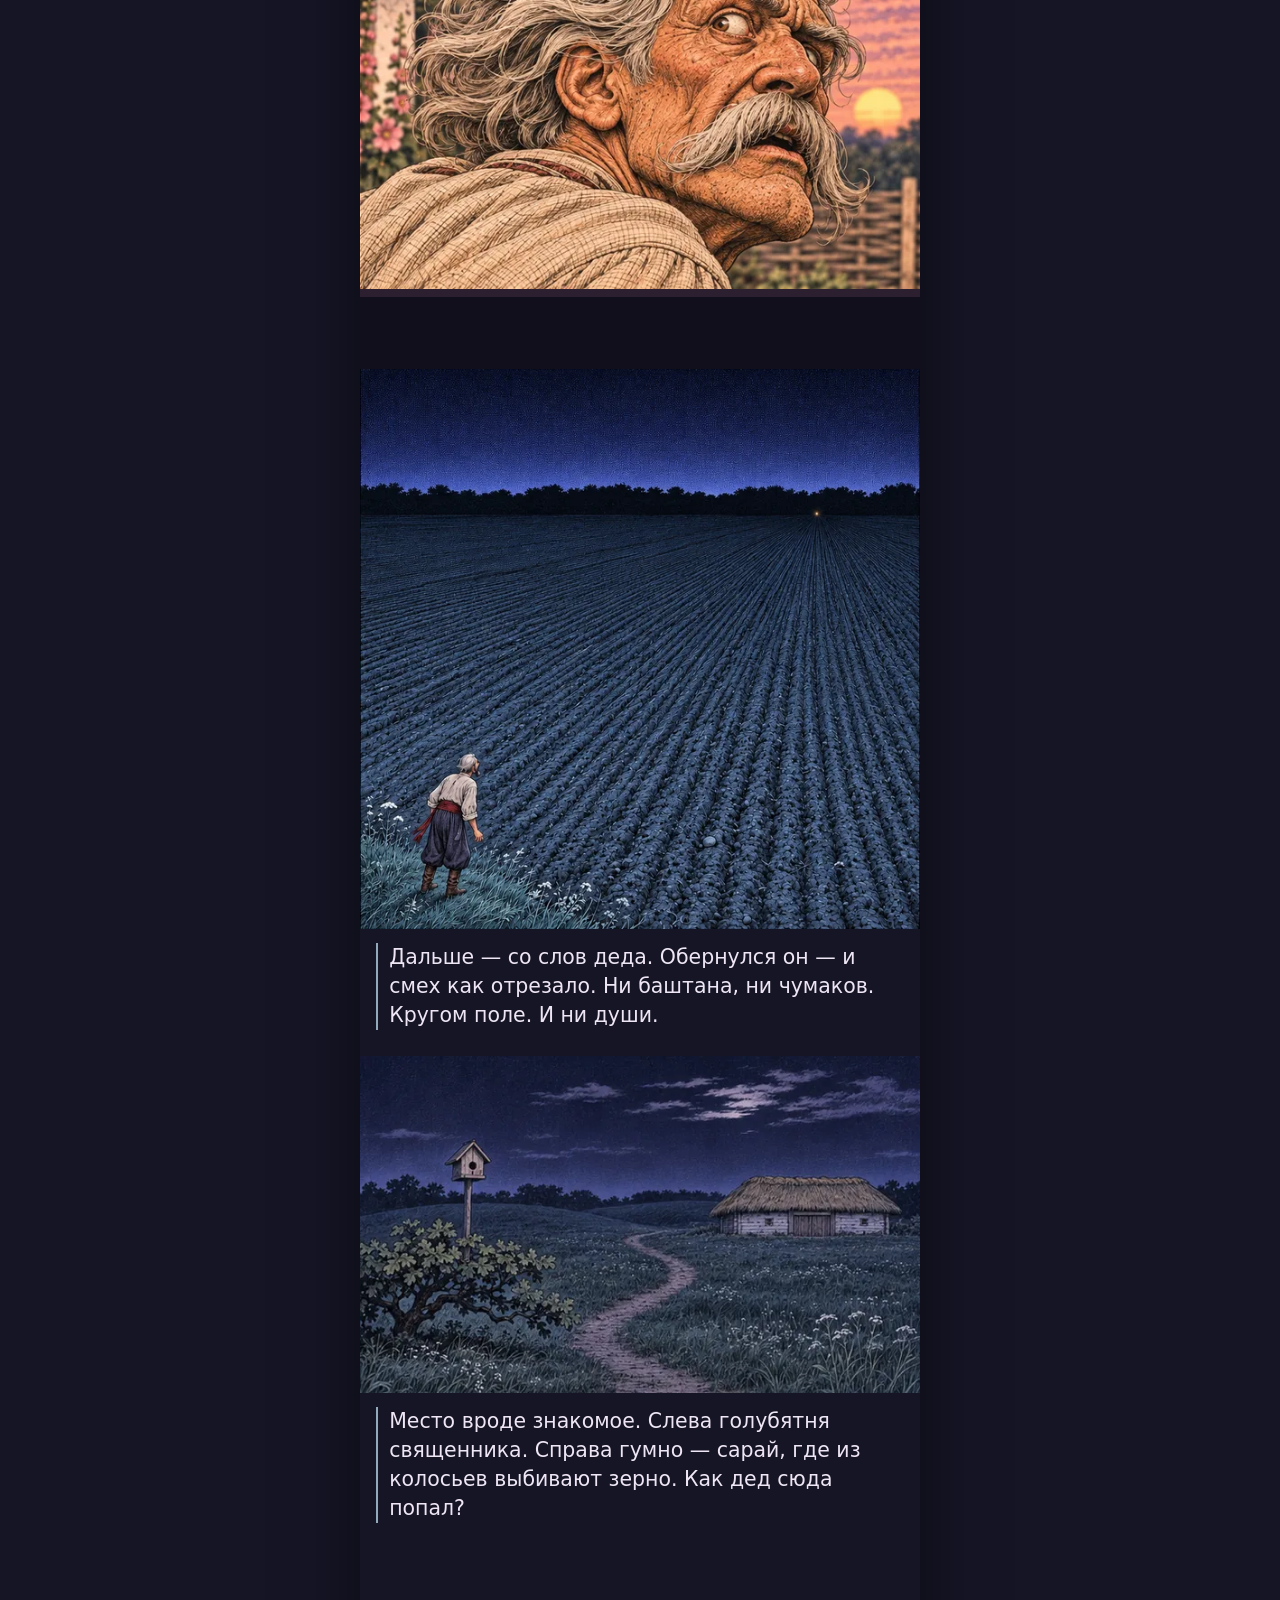
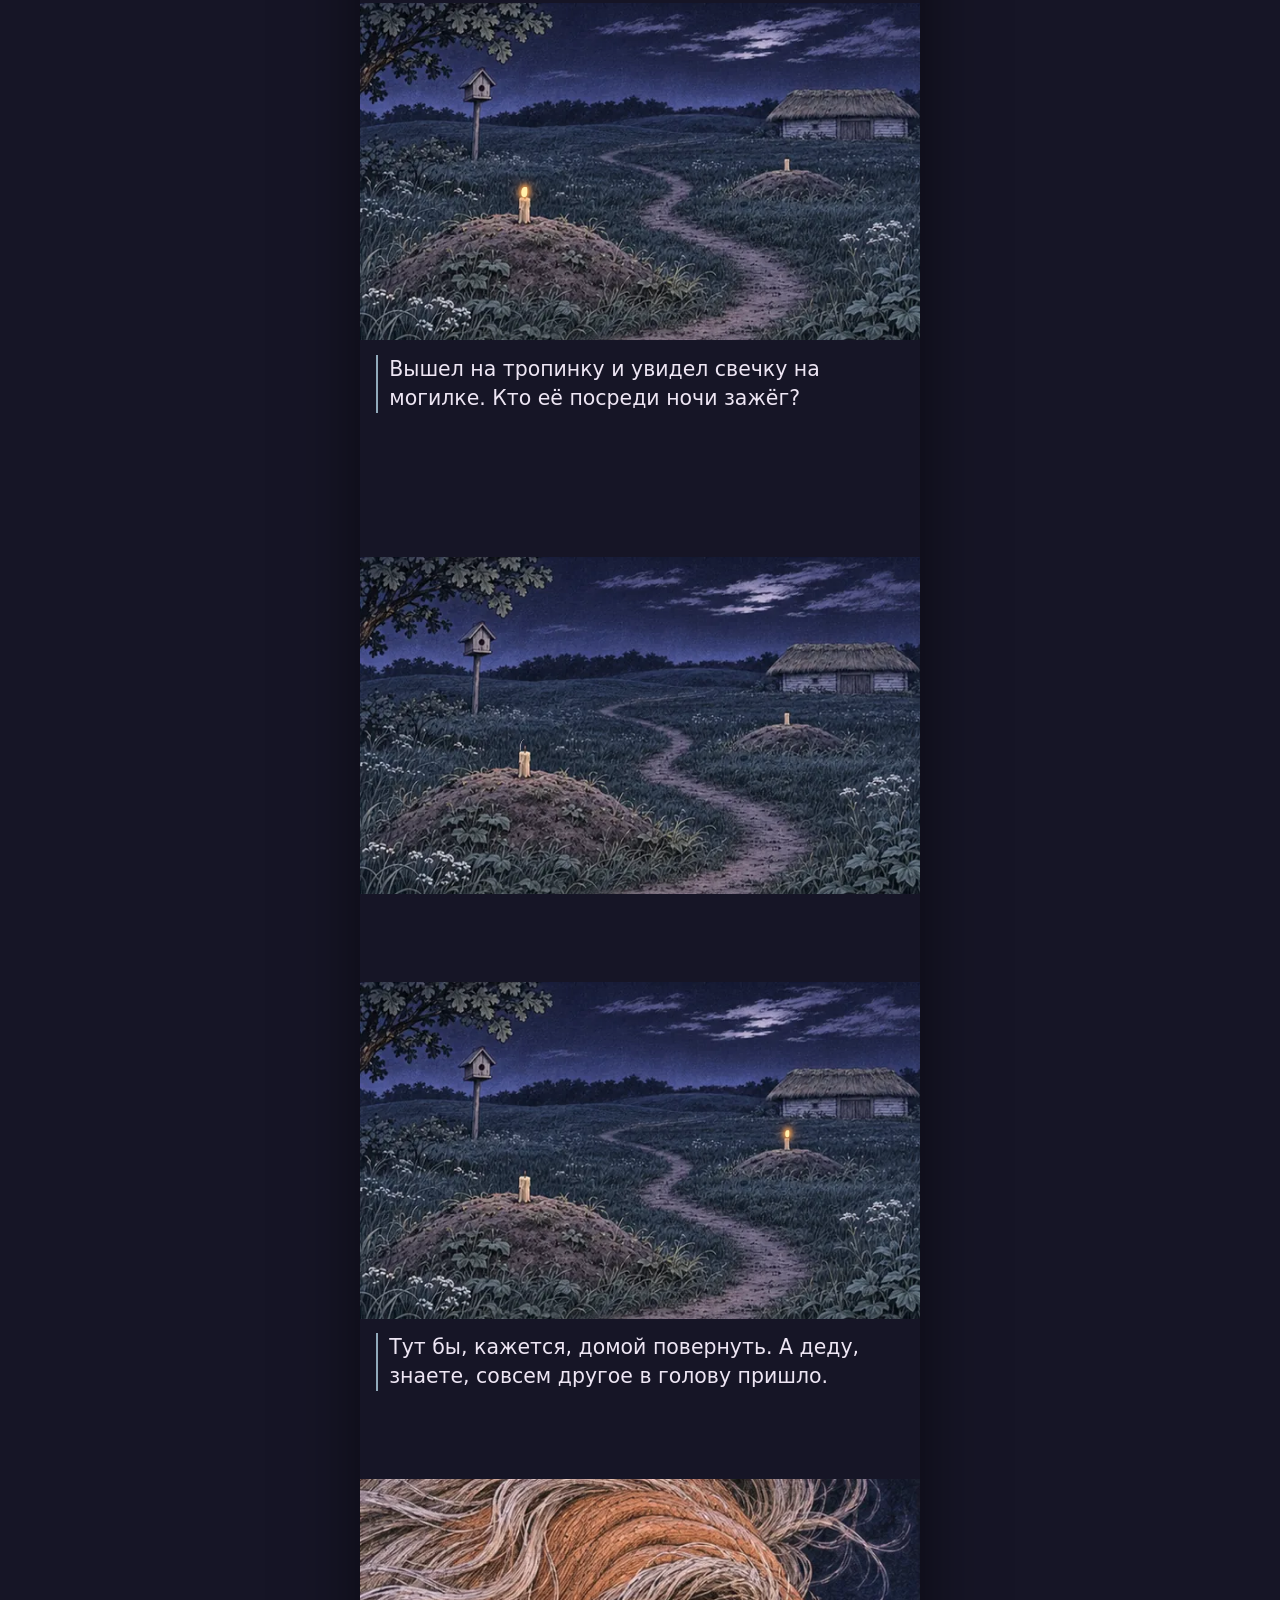
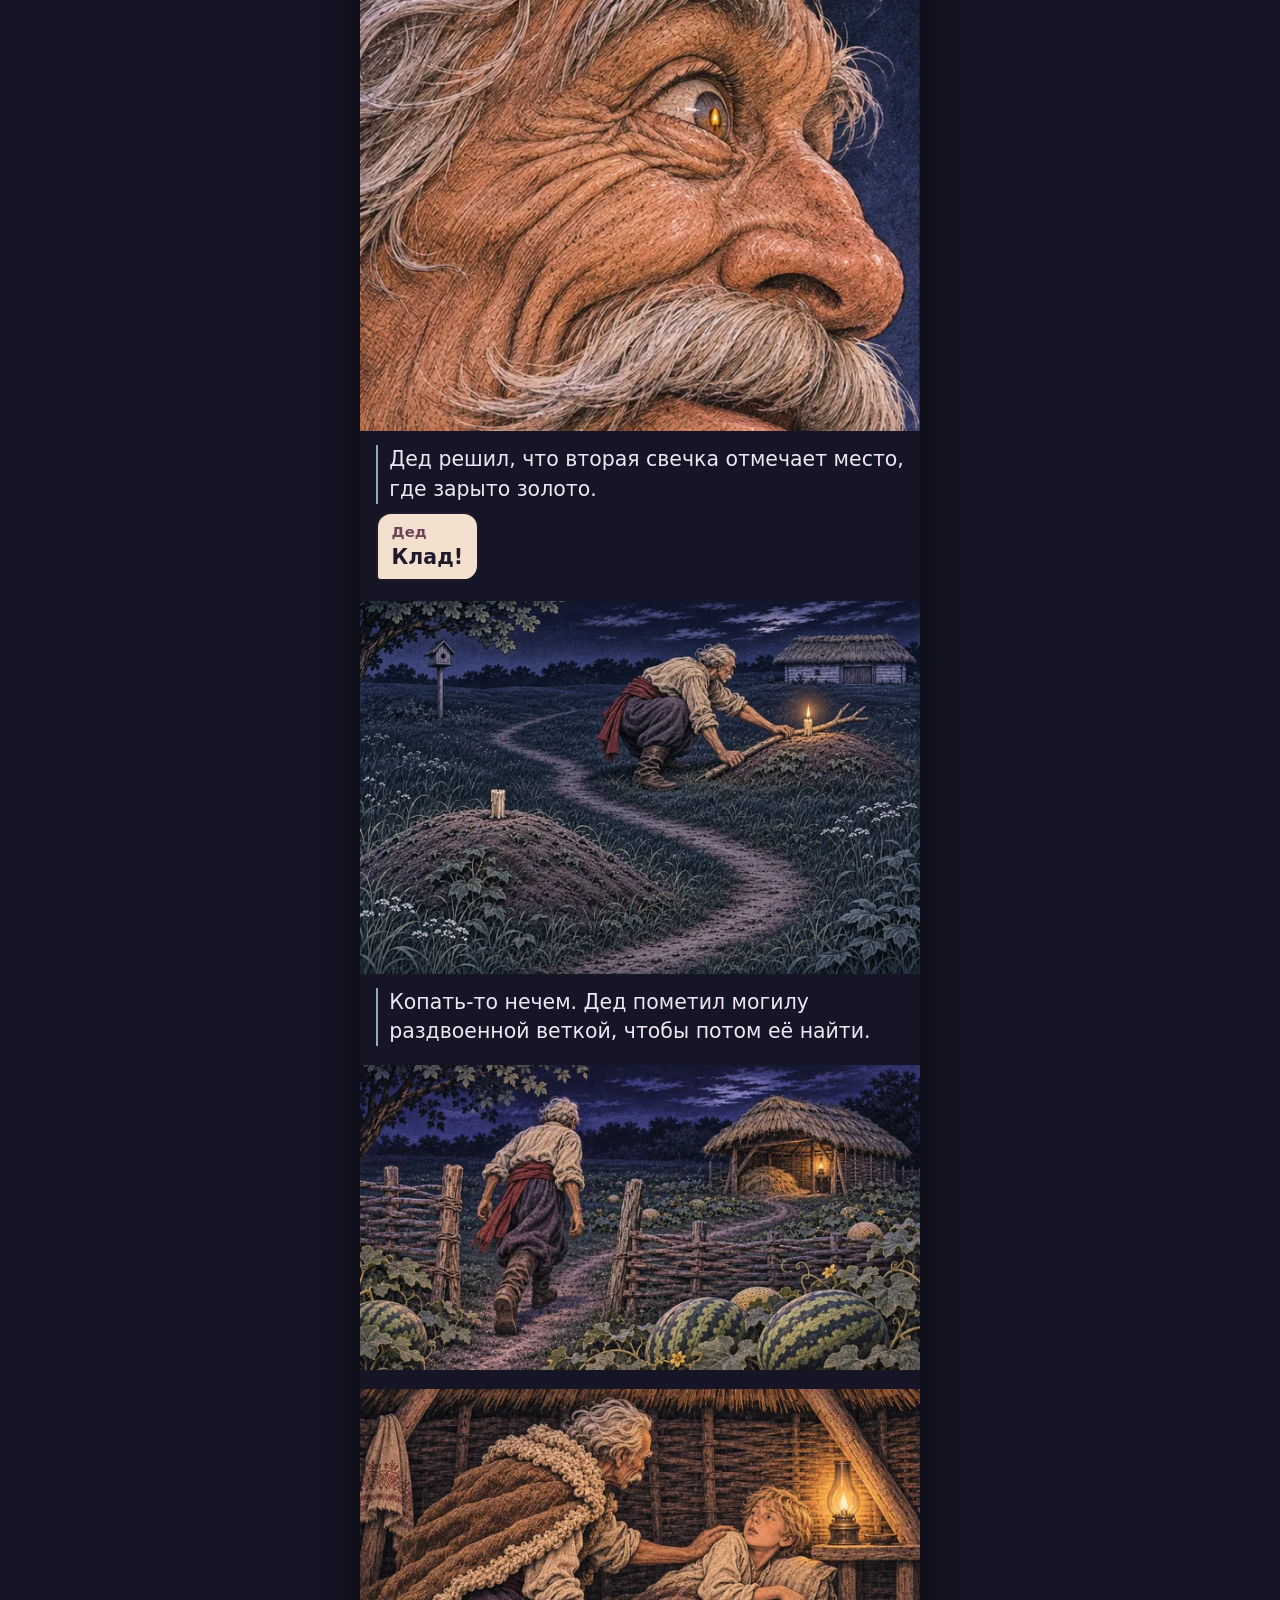
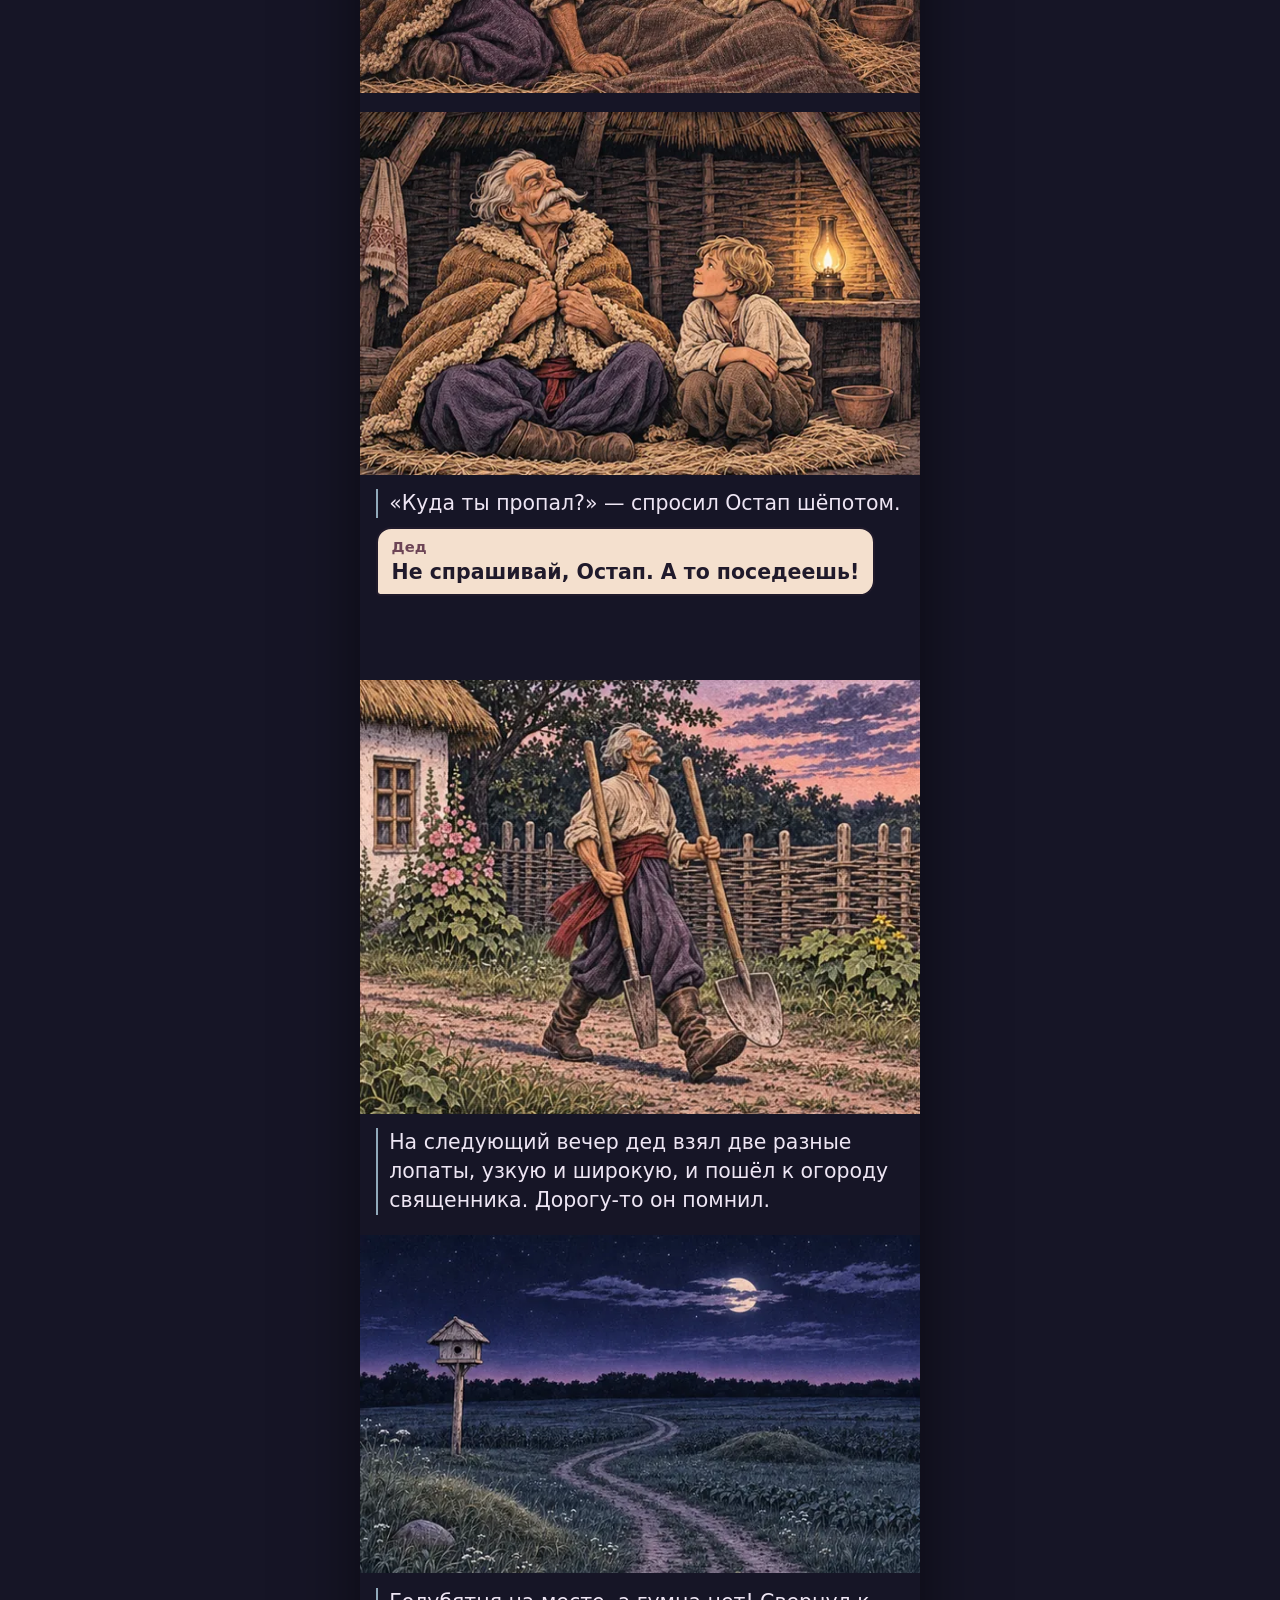
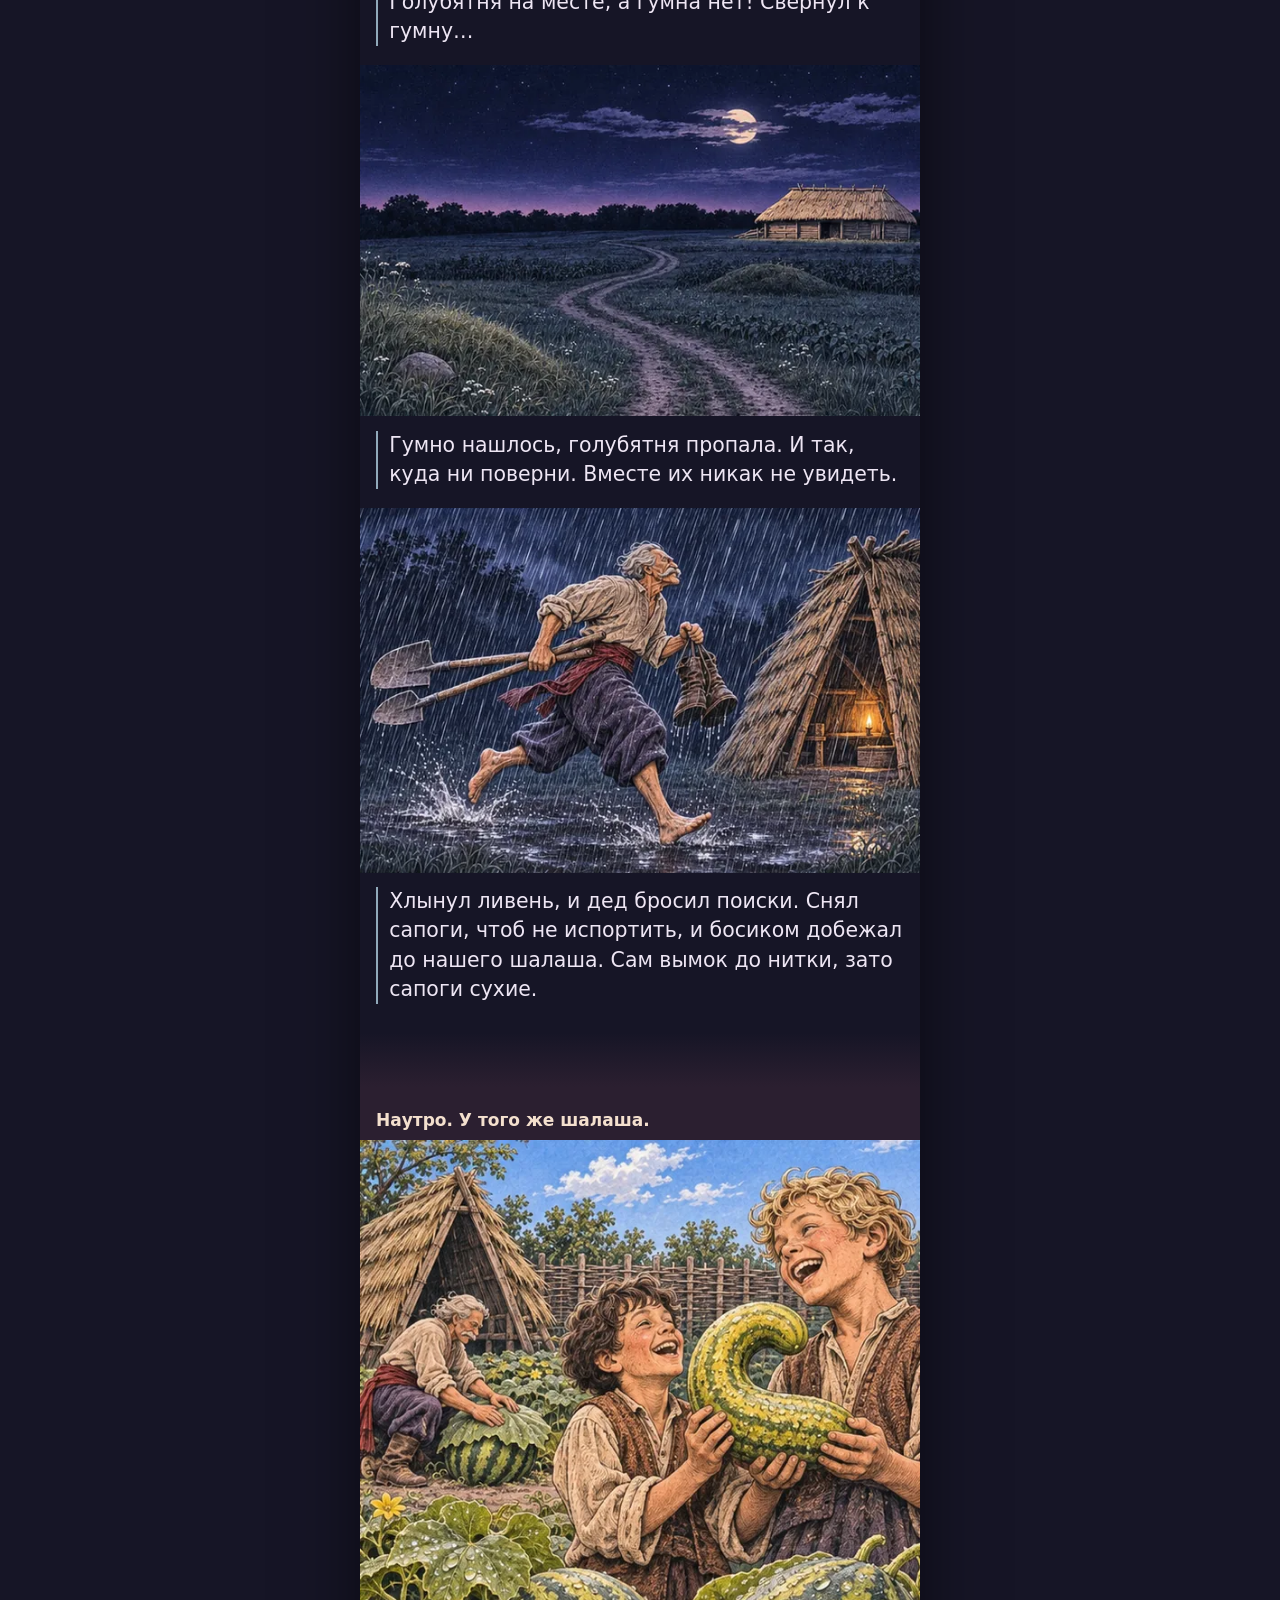
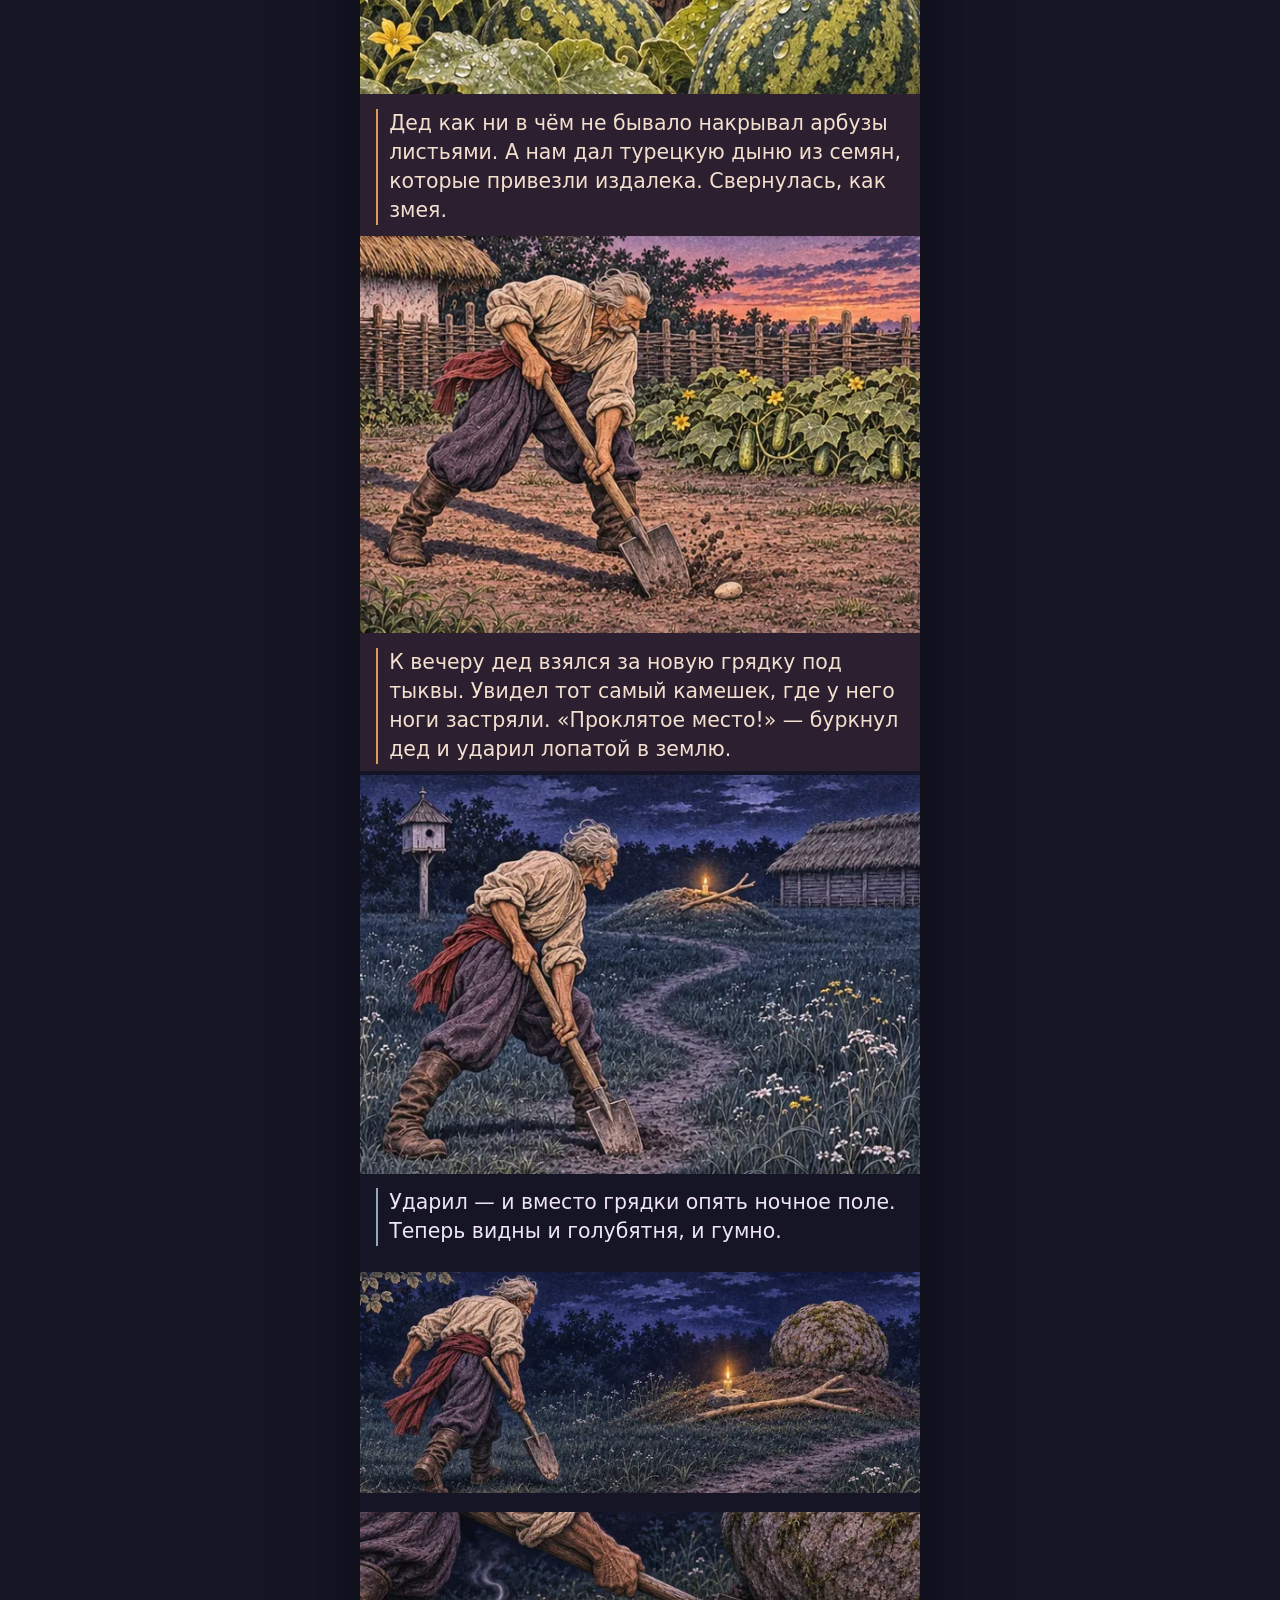
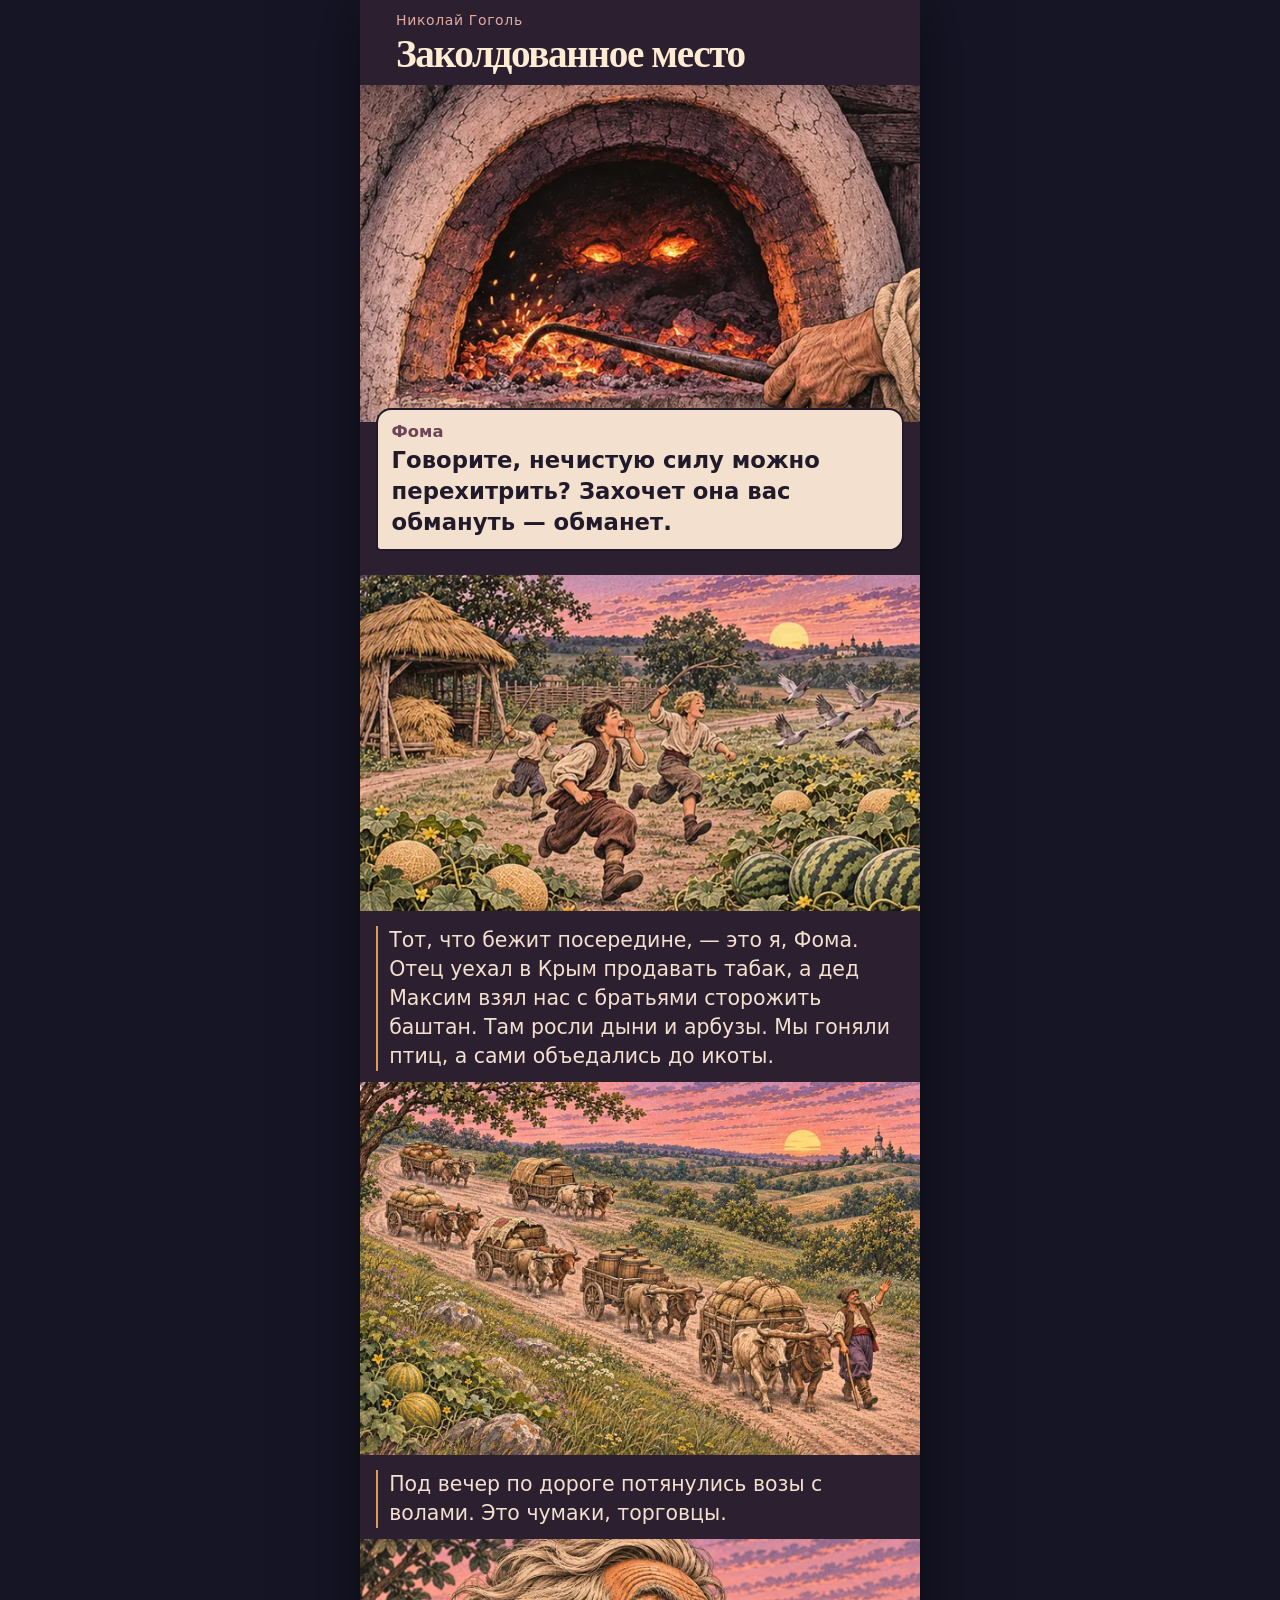
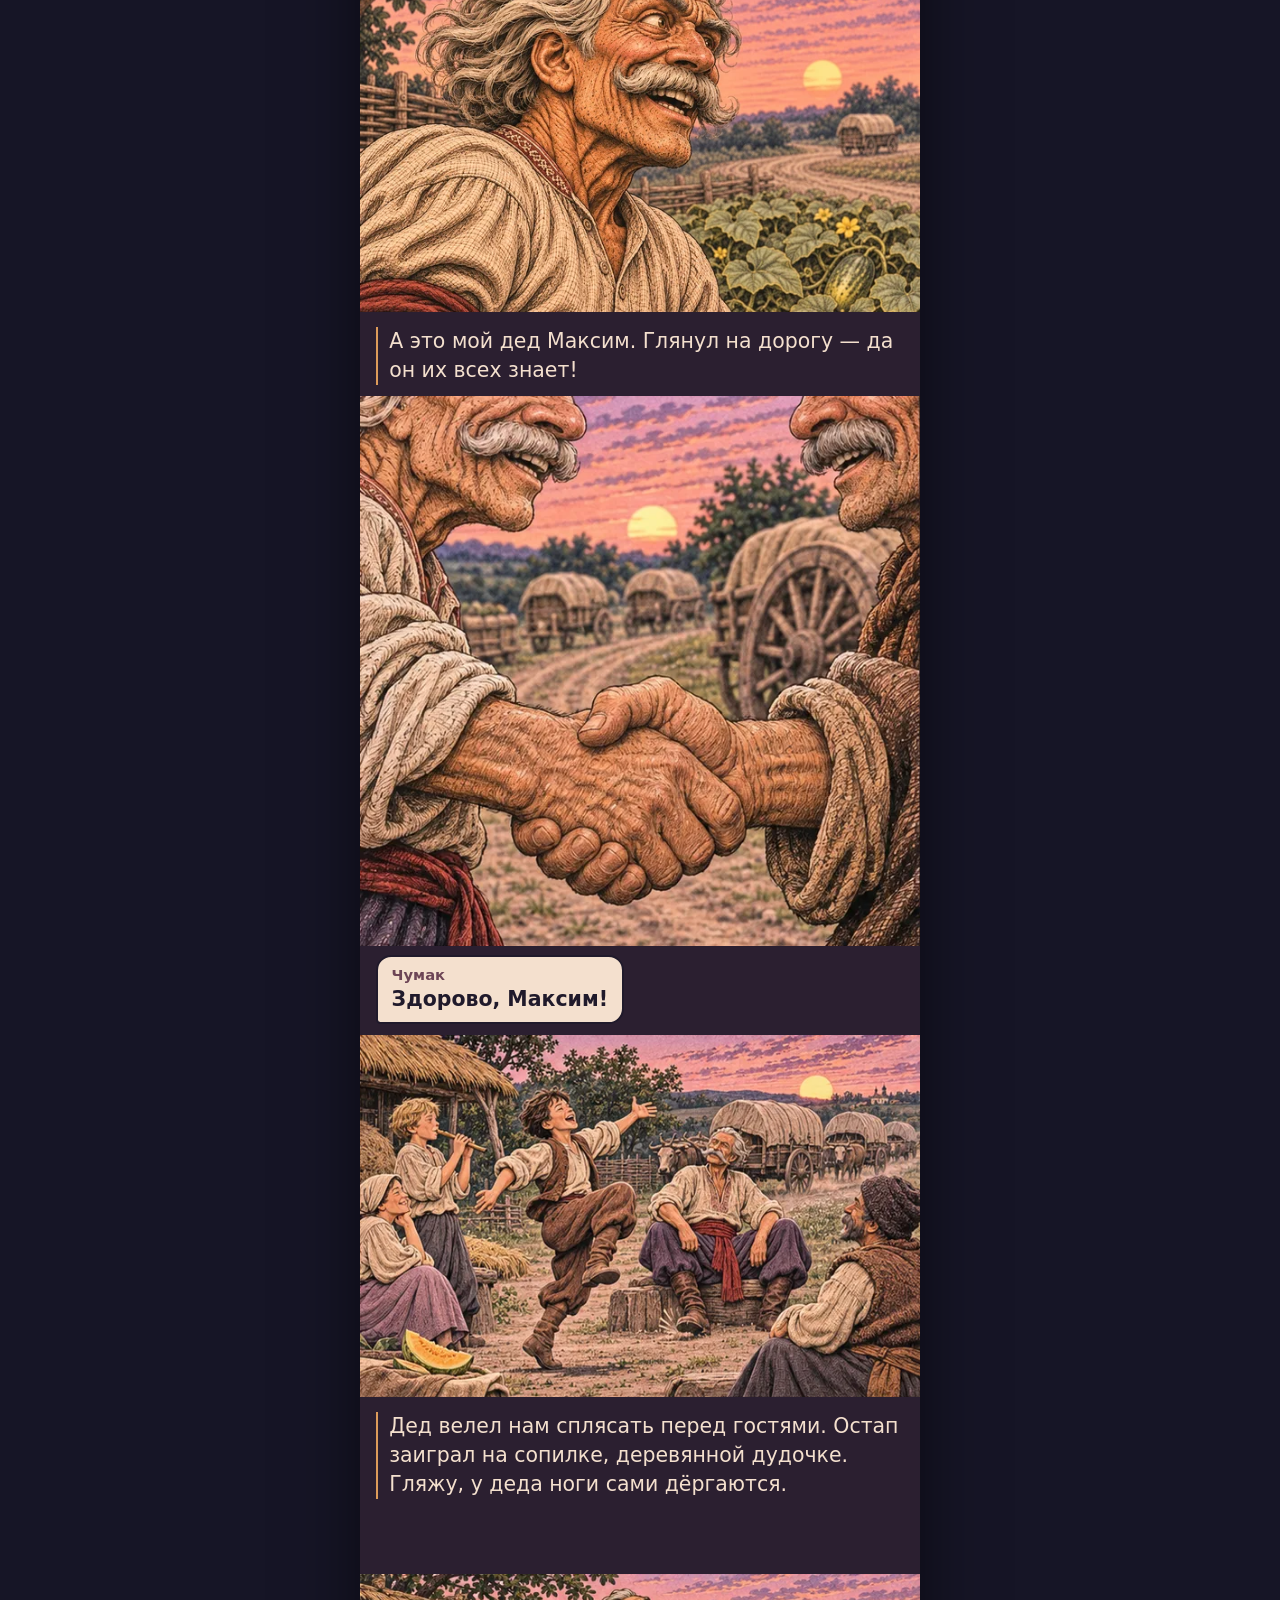
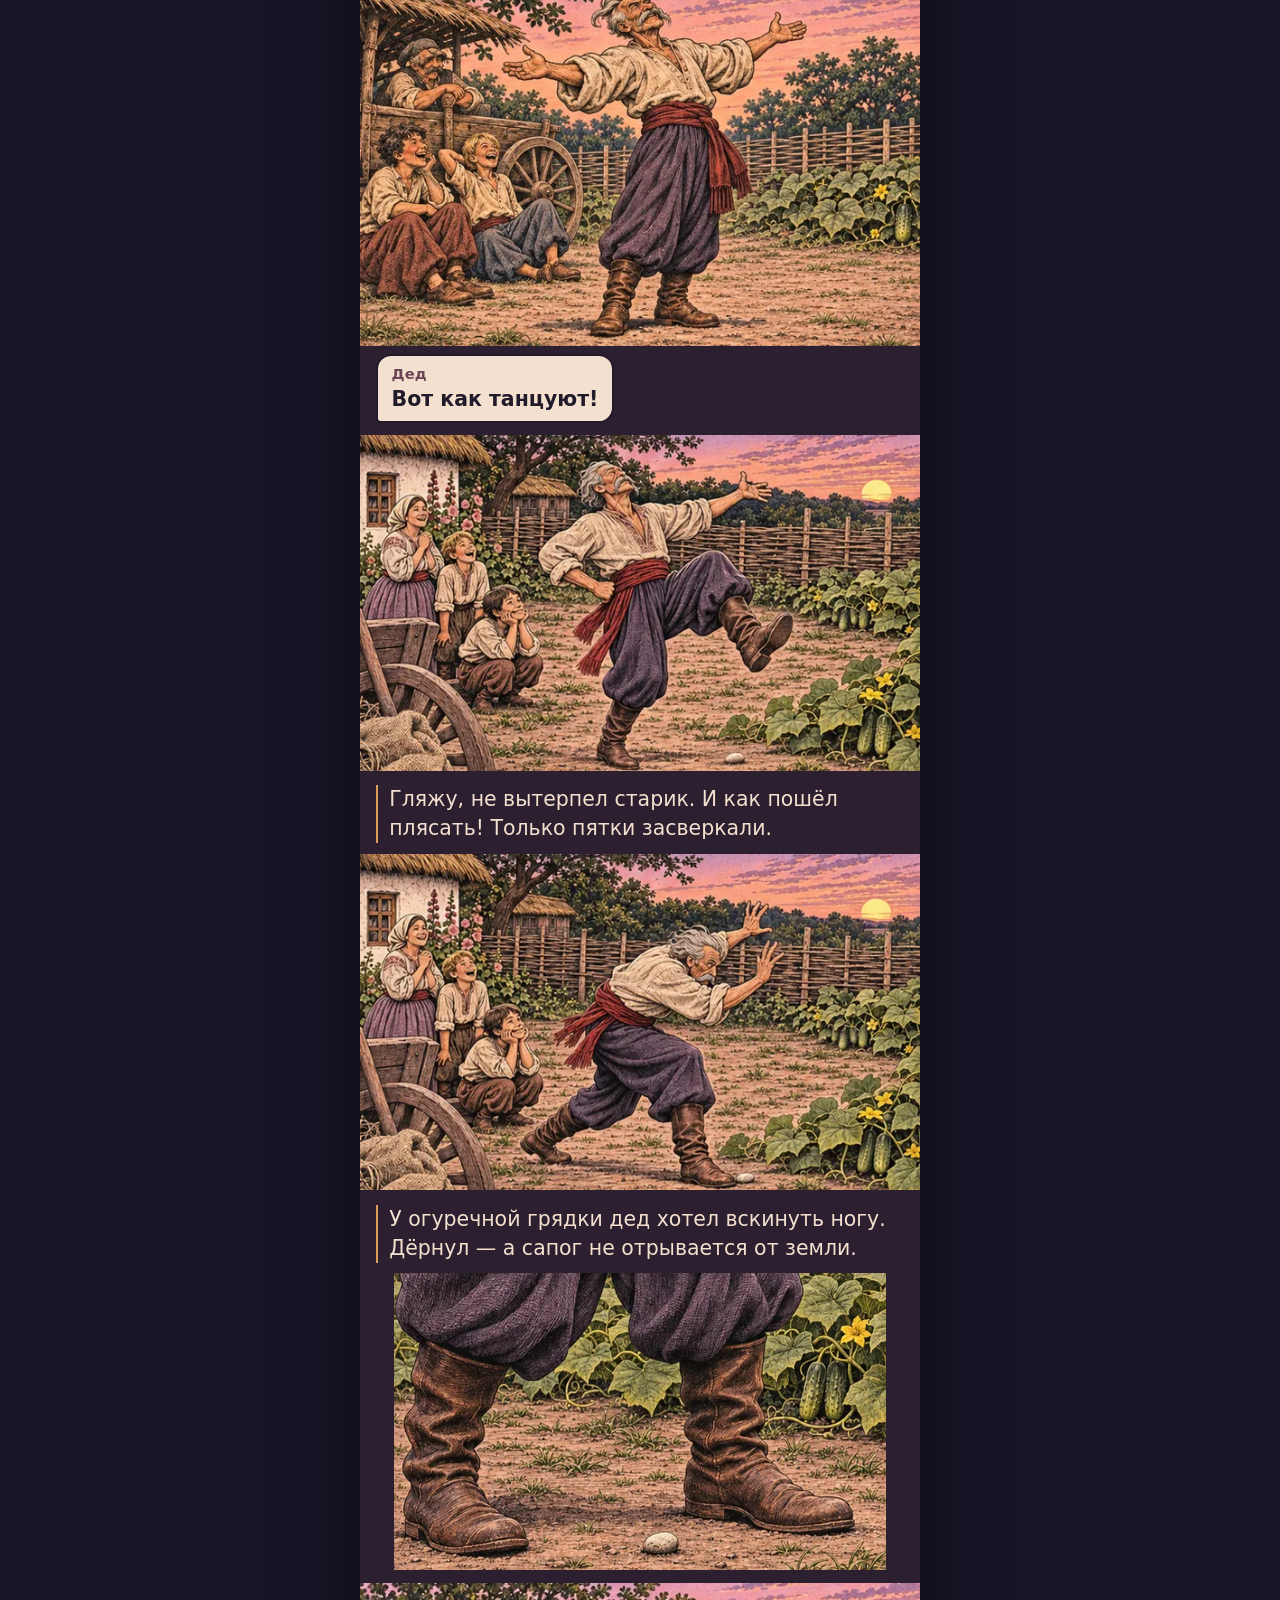
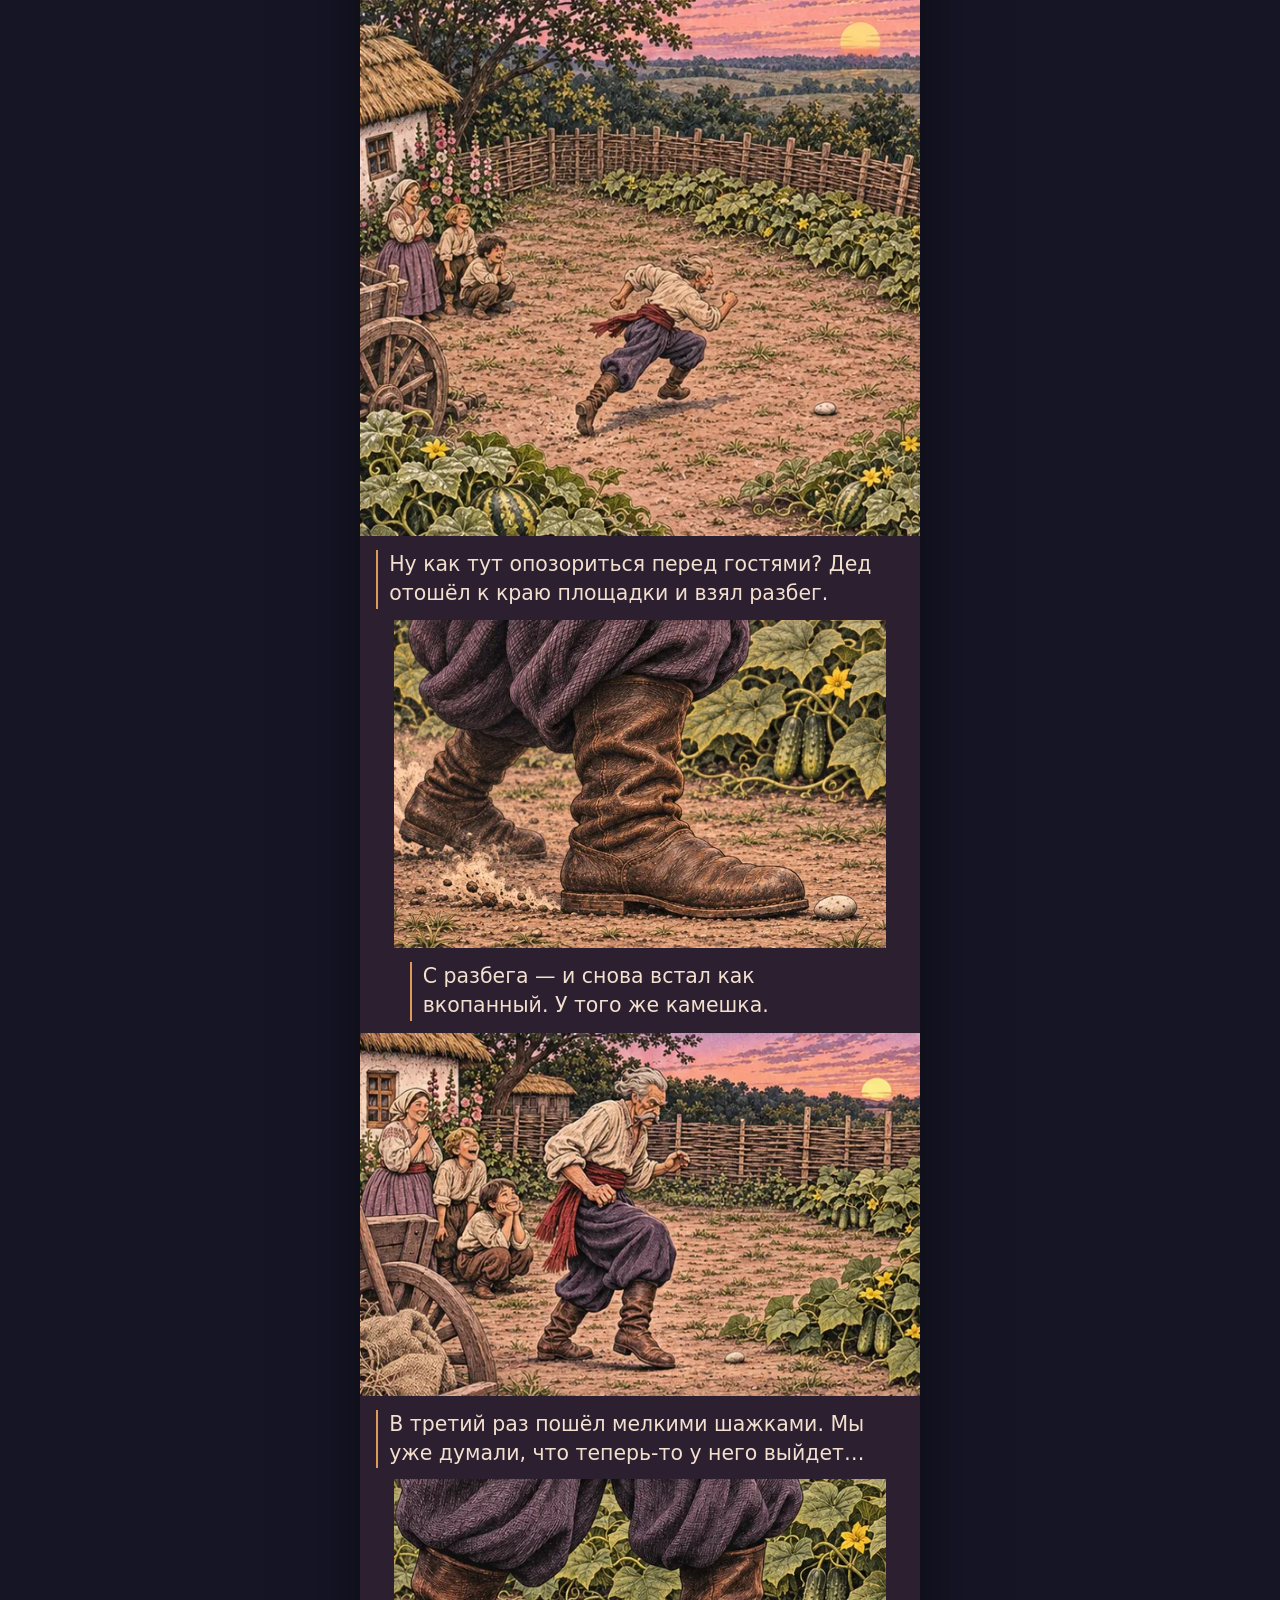
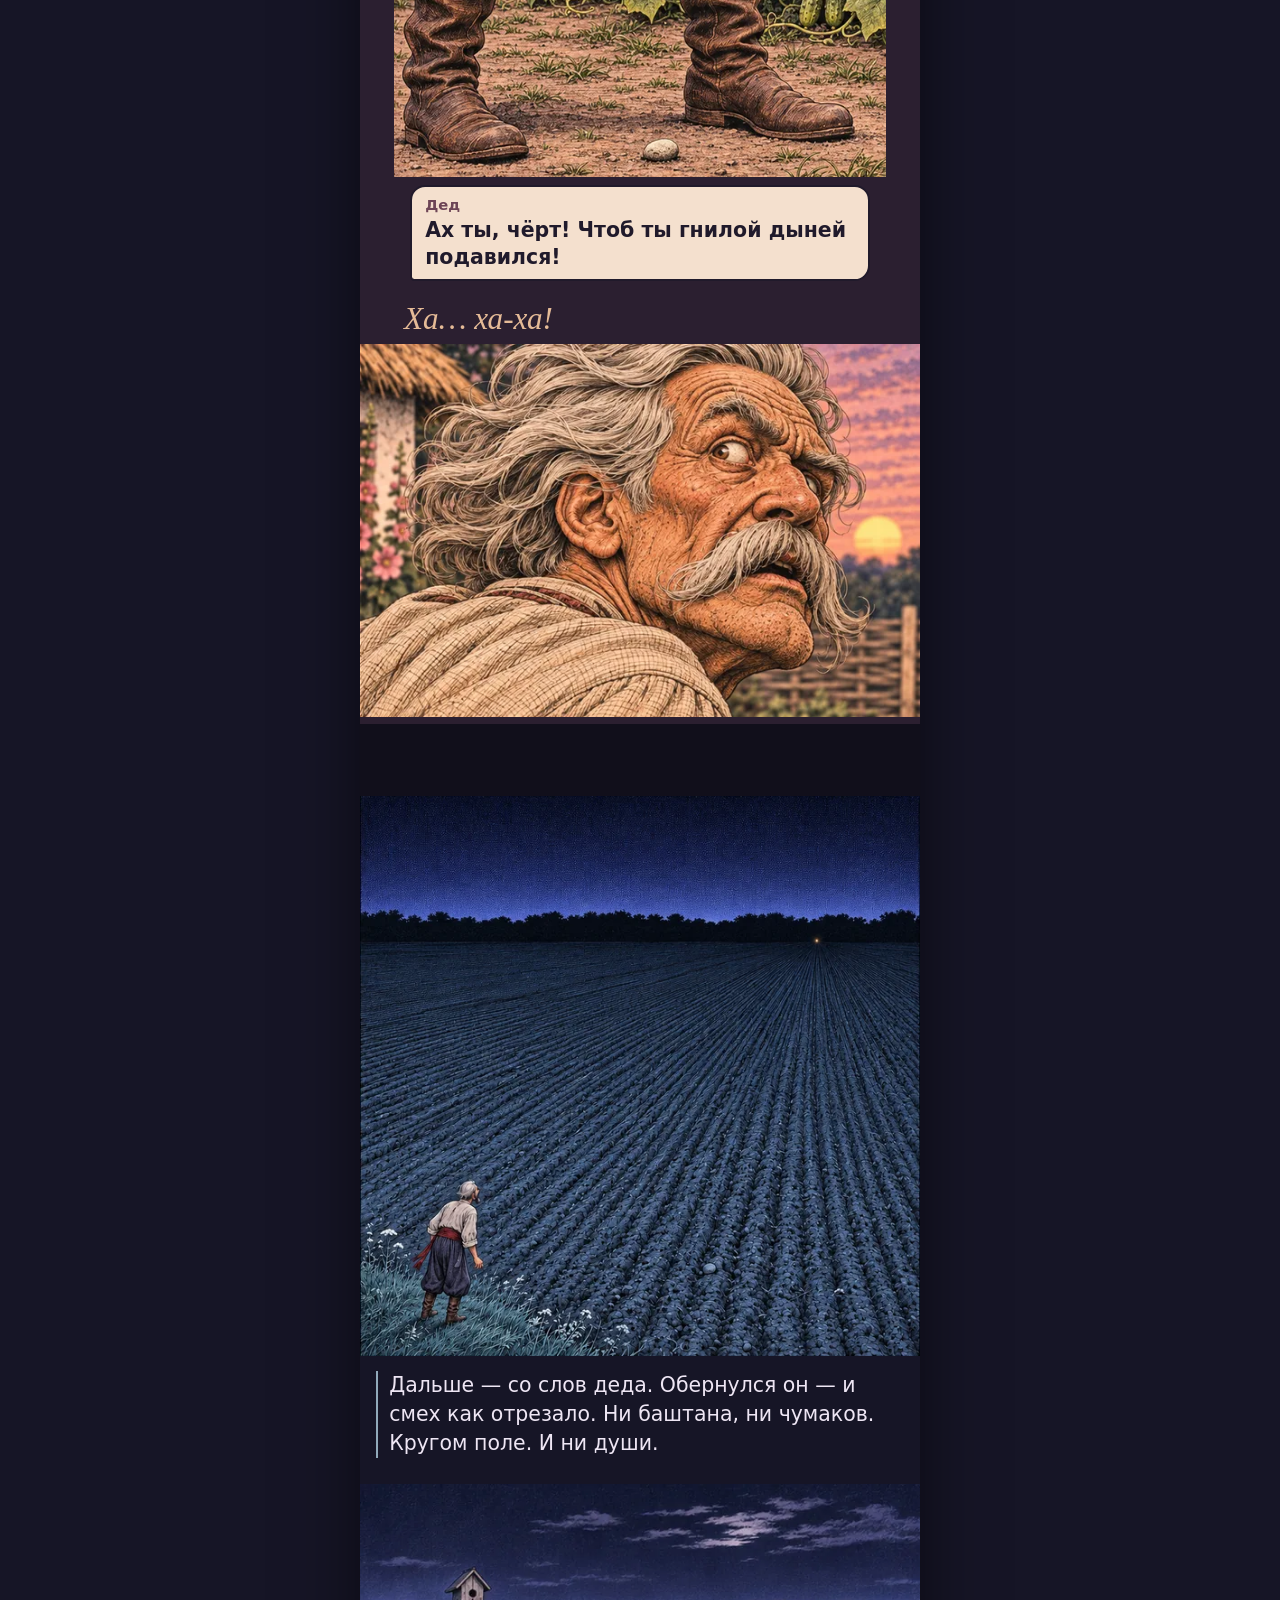
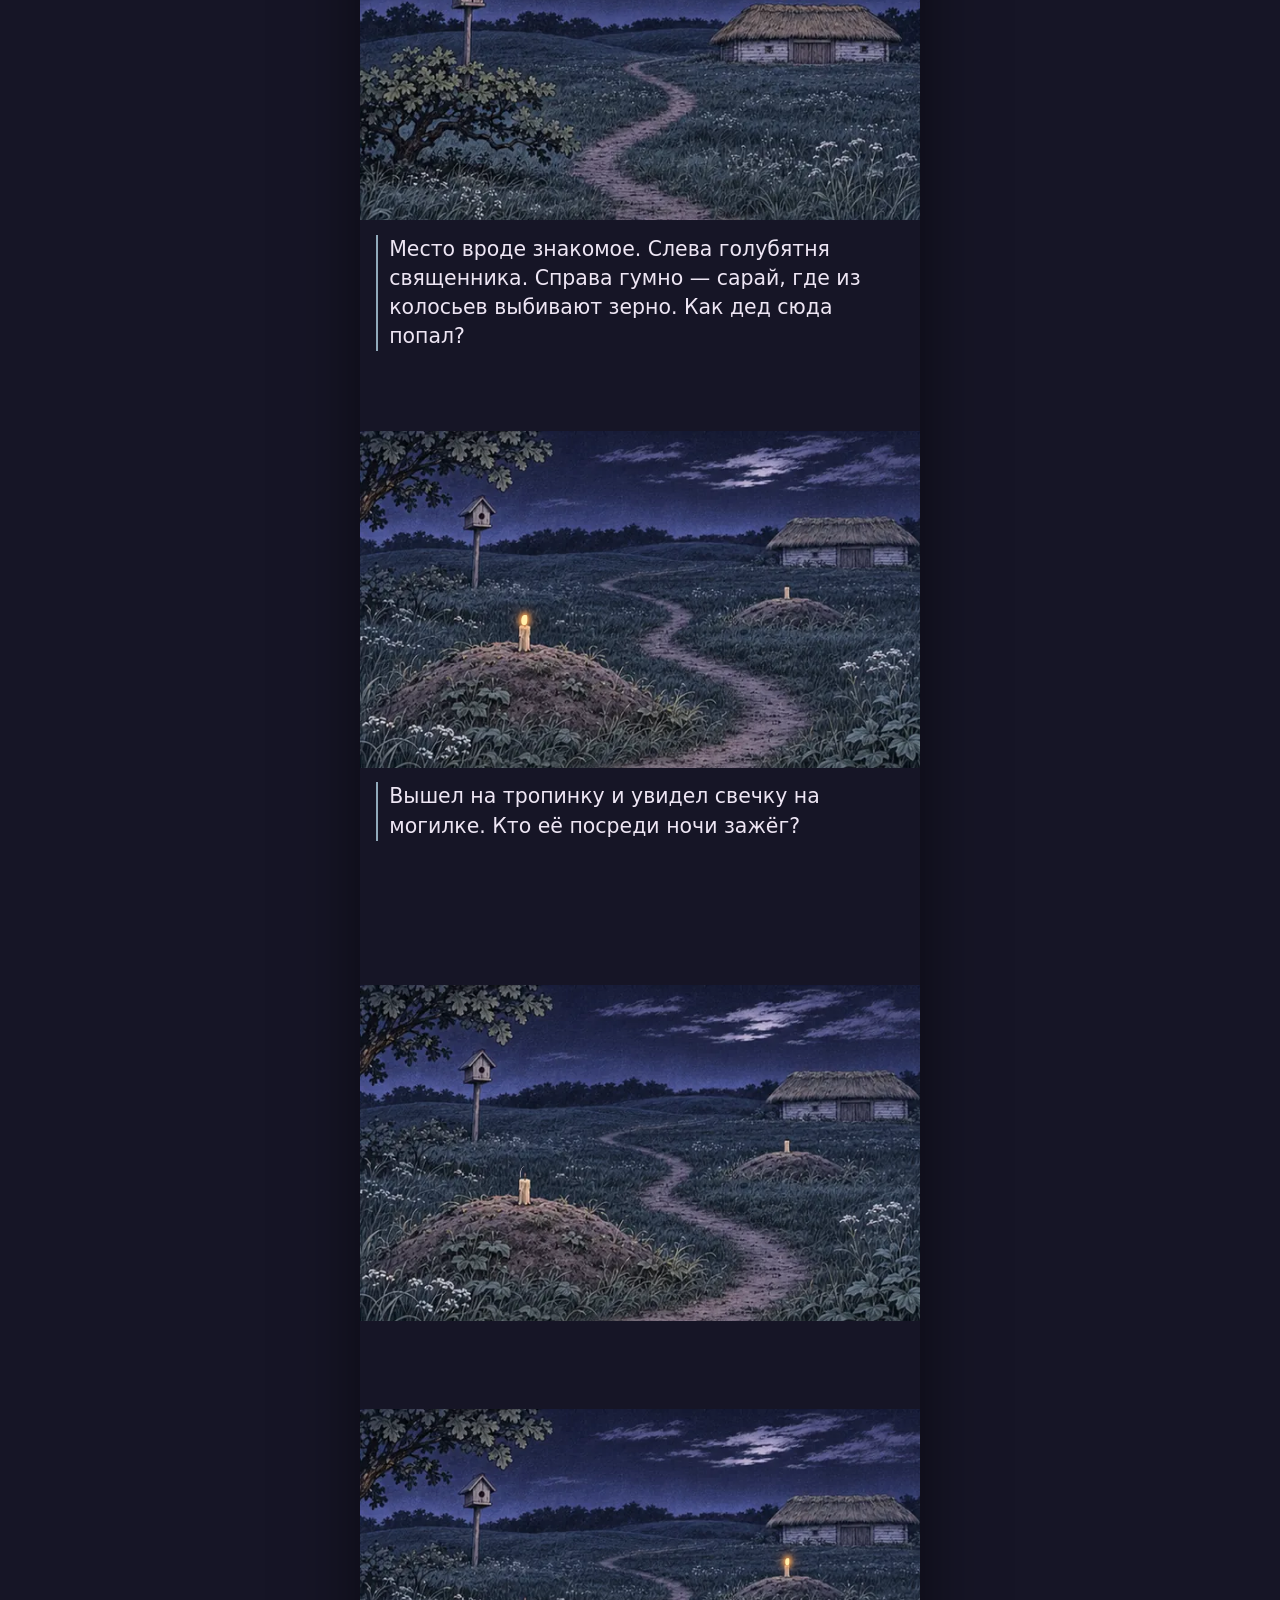
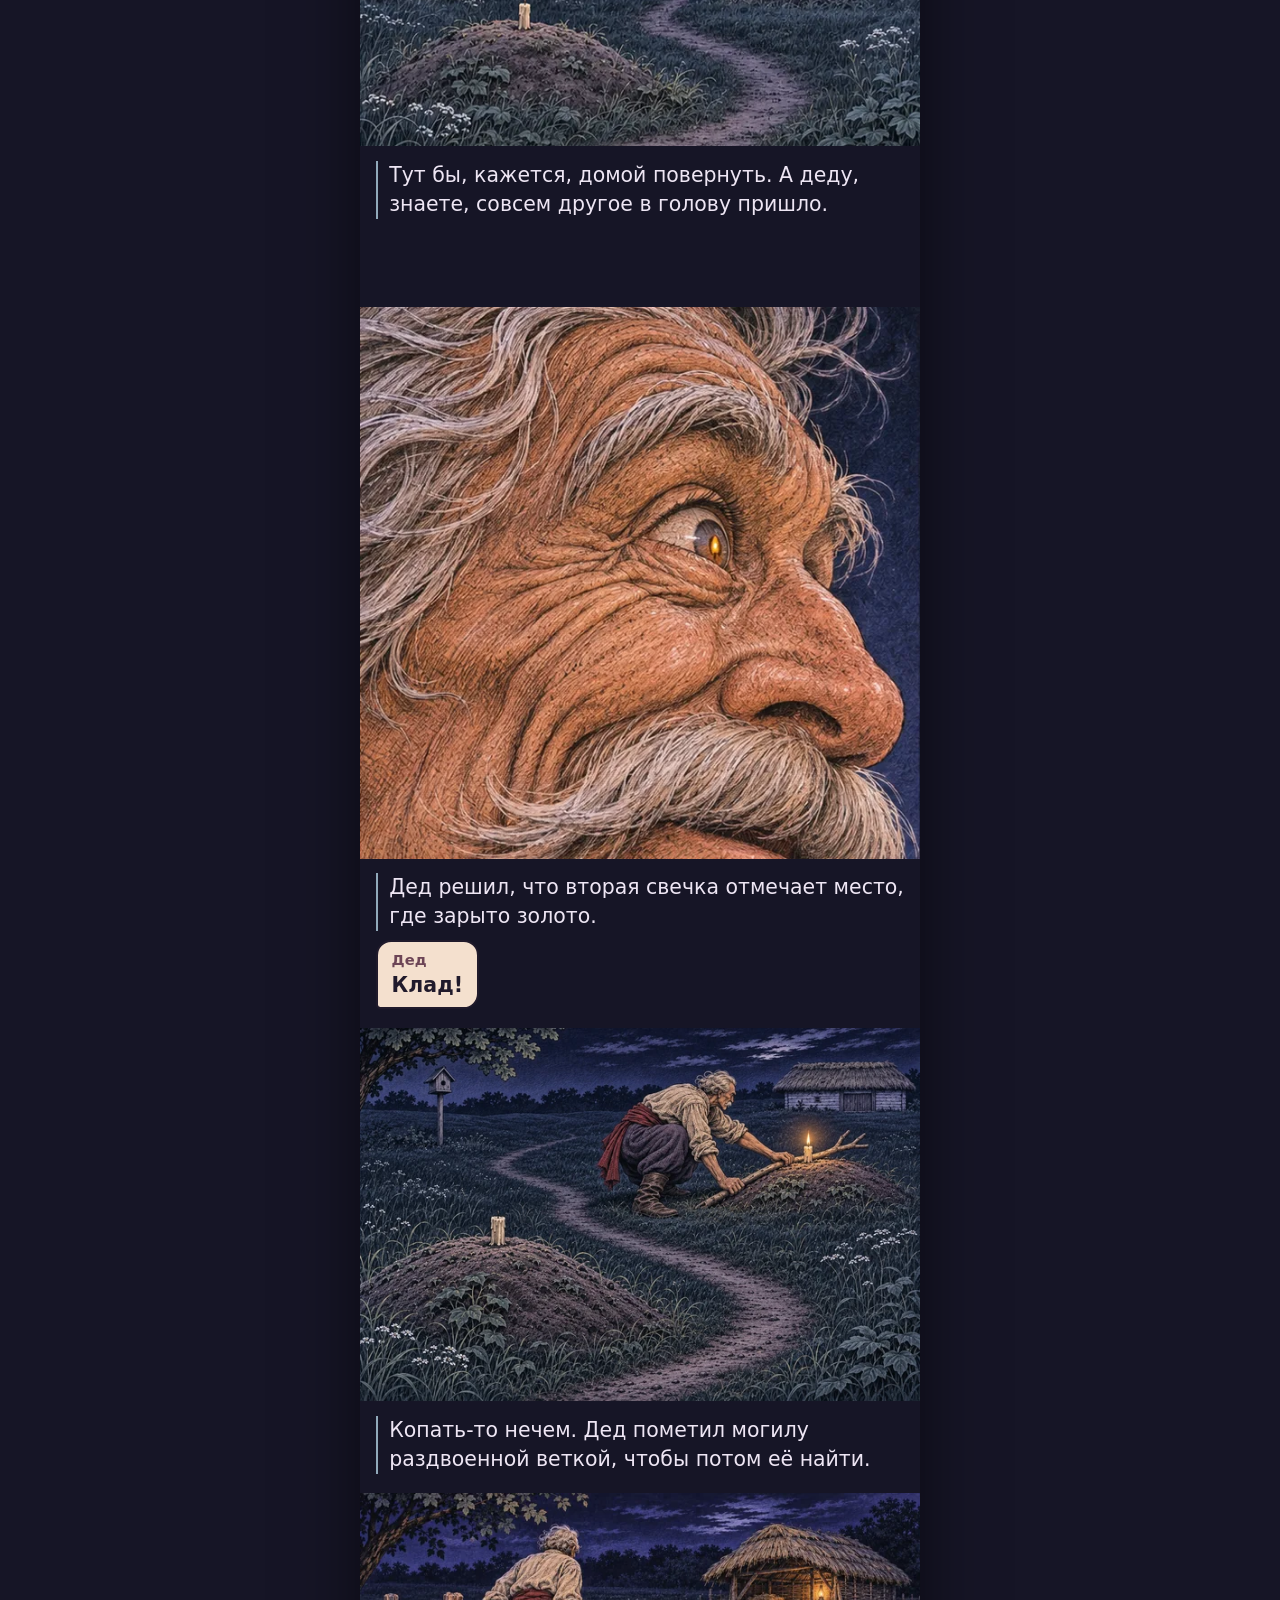
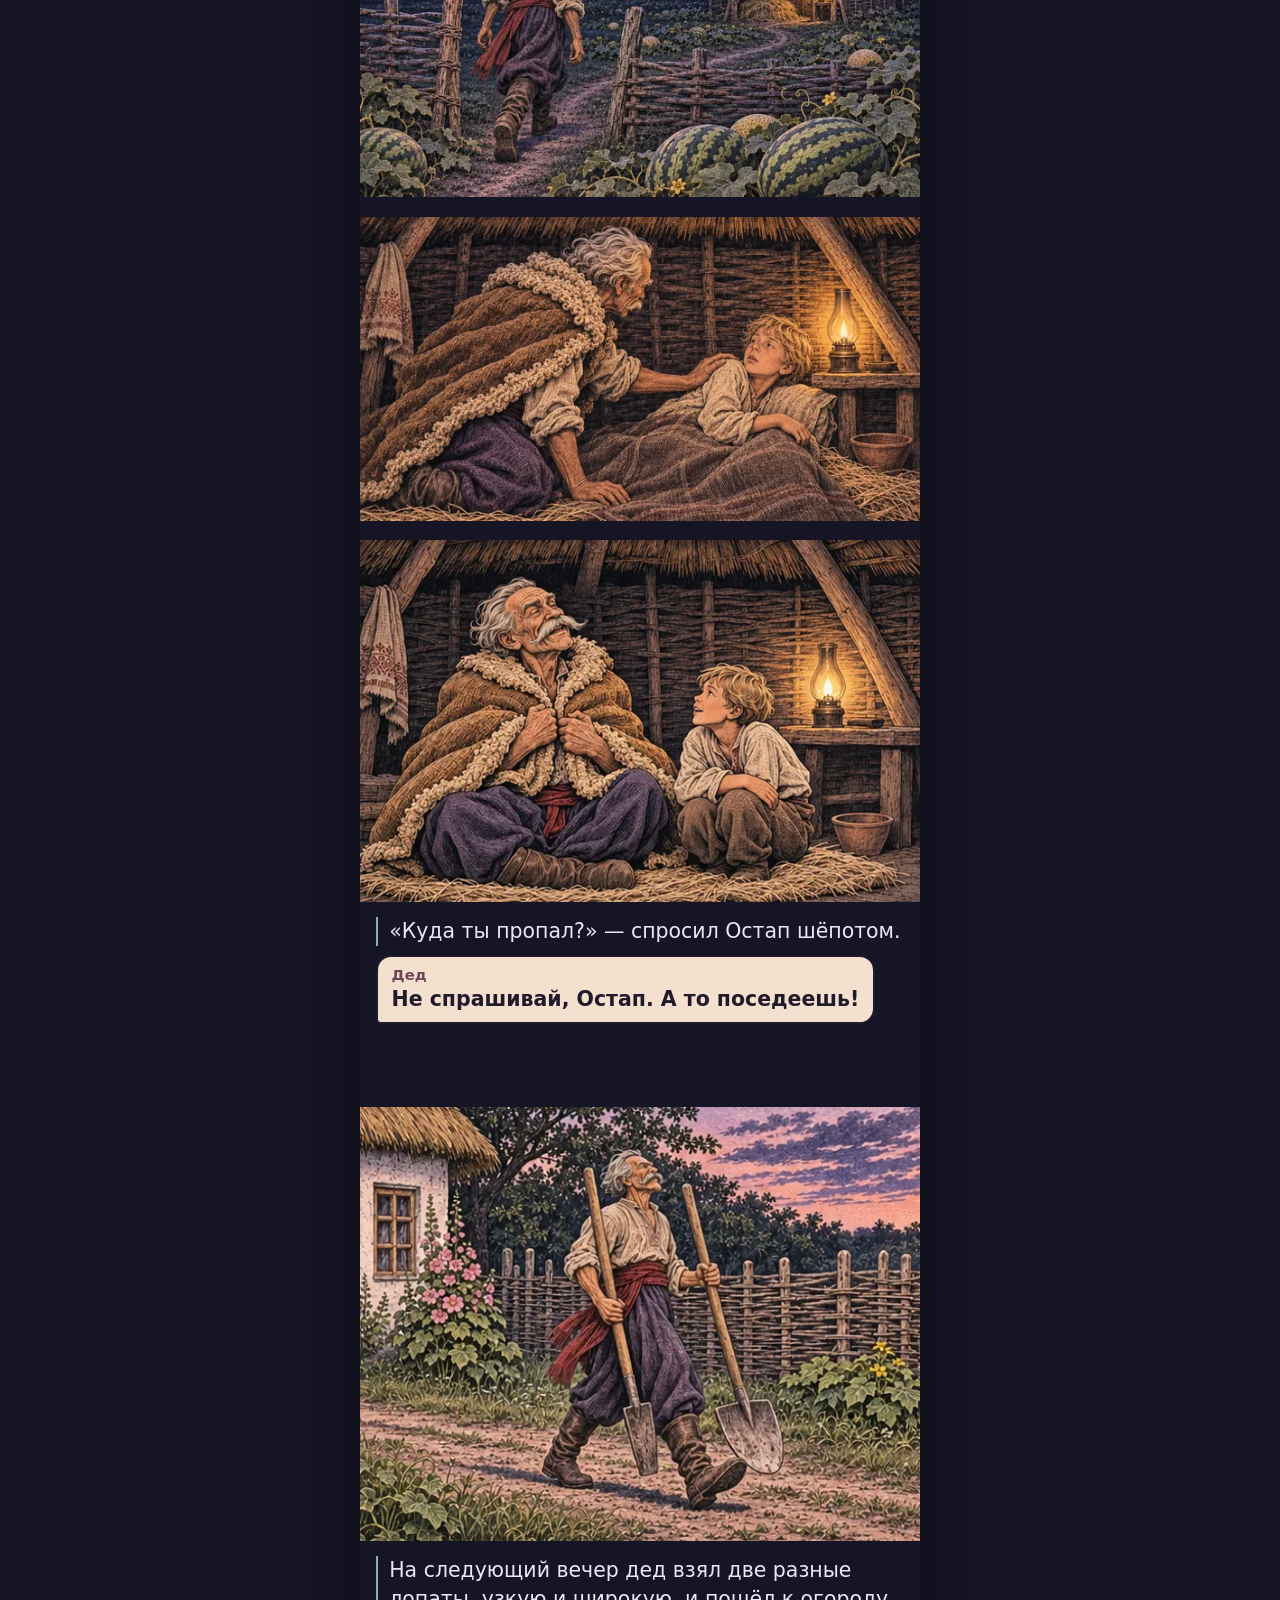
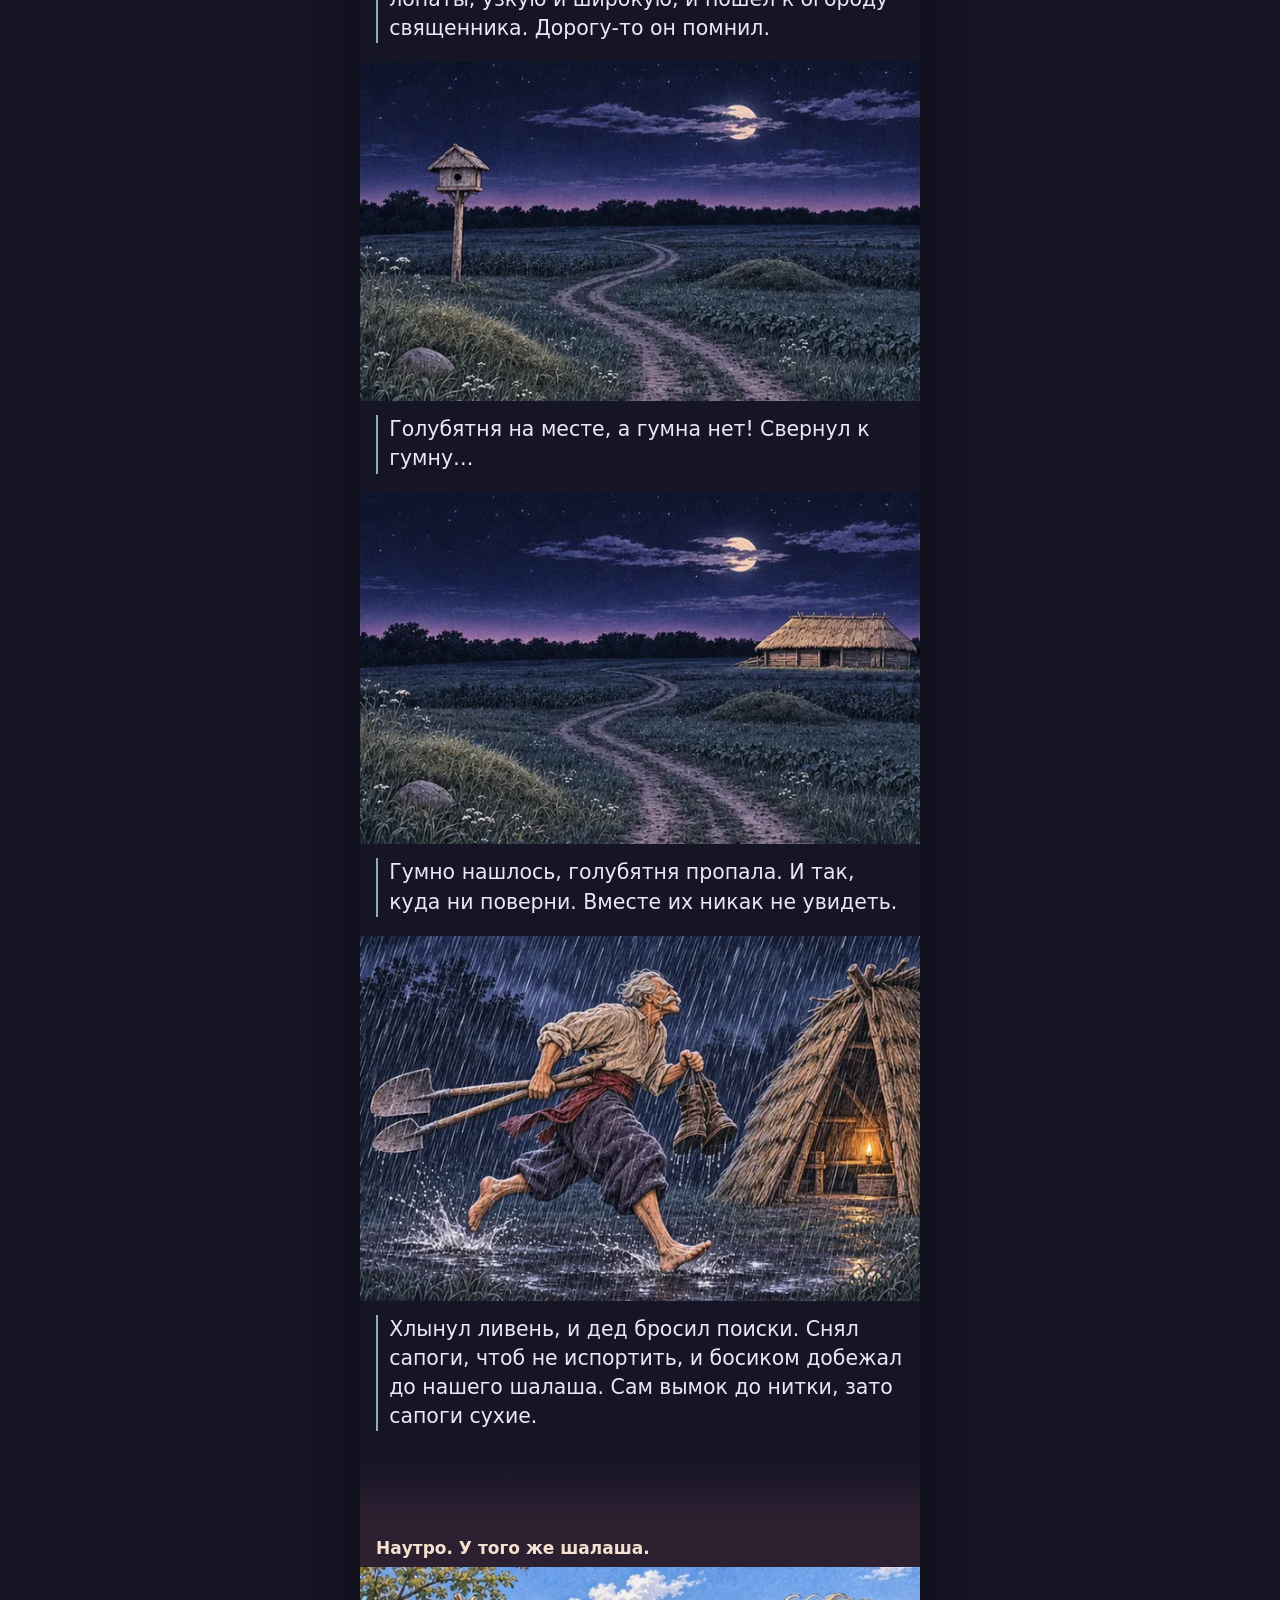
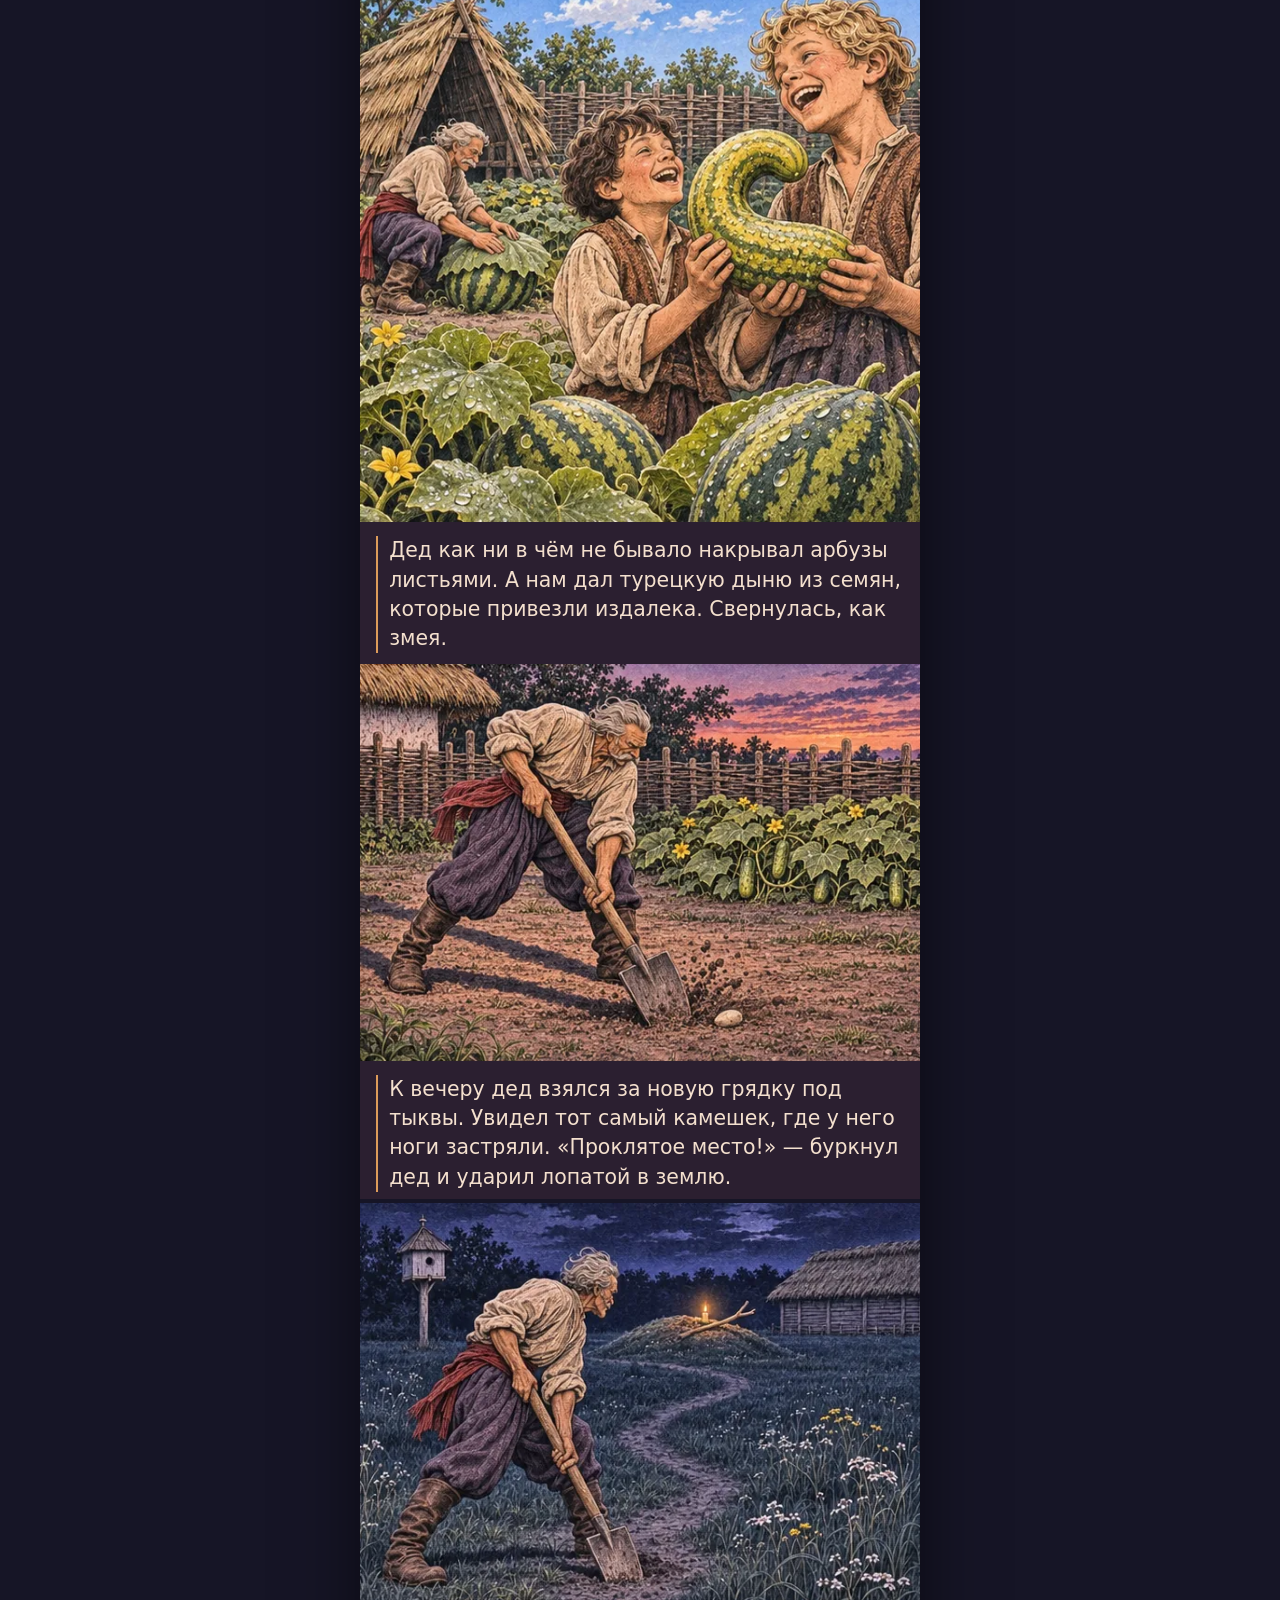
